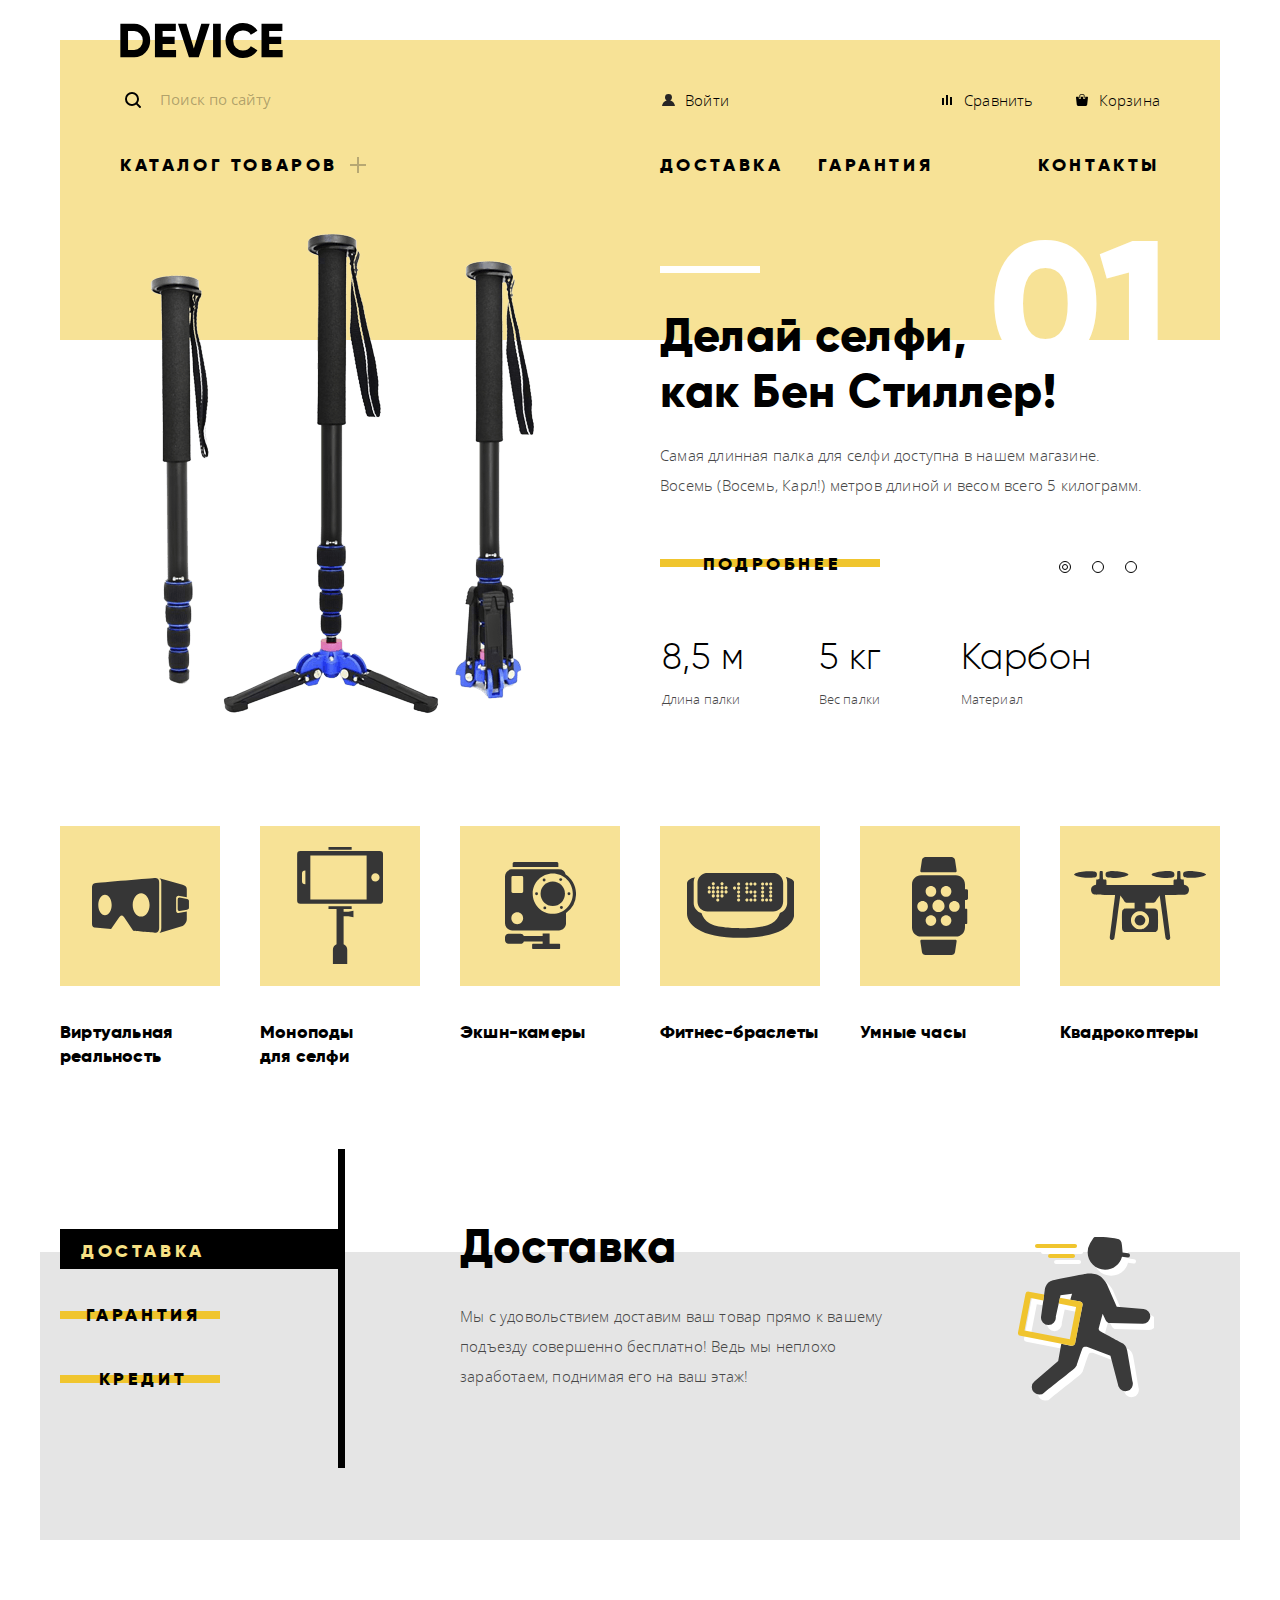
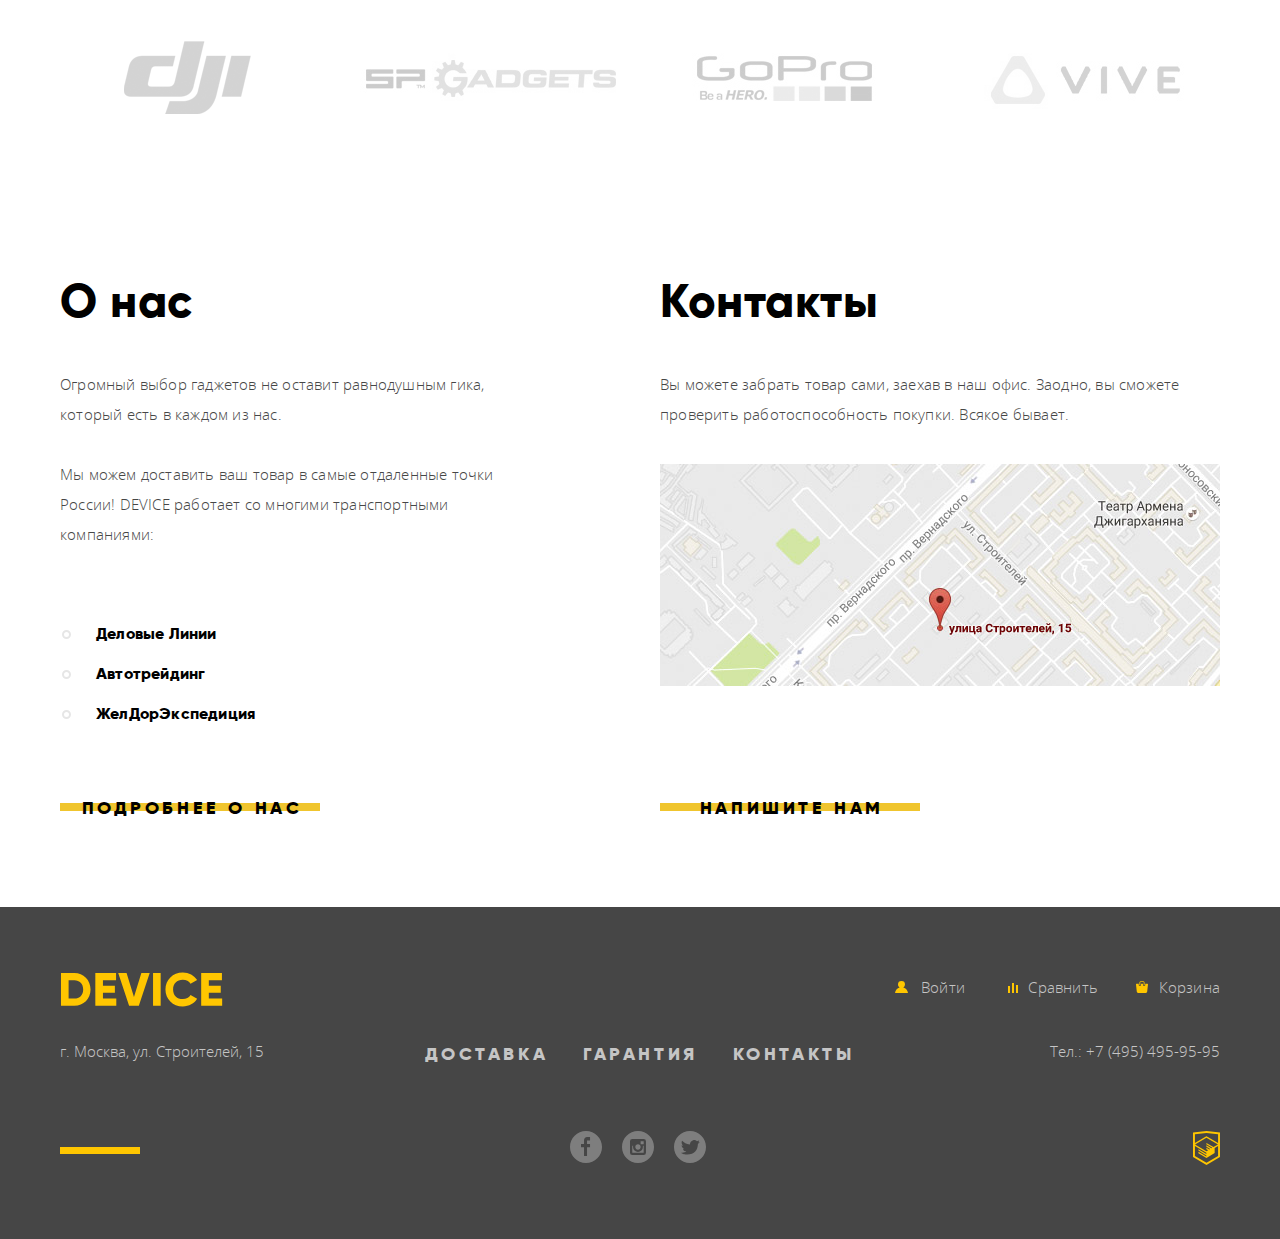
==== index.html @ ccc3d59b "Сделал главную страницу" ====
<!DOCTYPE html>
<html lang="ru">
  <head>
    <meta charset="utf-8">
    <title>HTML Academy: Девайс</title>
    <link rel="stylesheet" href="css/normalize.css">
    <link rel="stylesheet" href="css/style.css">
  </head>
  <body>
    <header class="header container">
      <a class="header__logo">
        <img class="header__logo-image" src="img/logo-device.svg" width="163" height="35" alt="DEVICE">
      </a>
      <nav class="main-nav">
        <form class="main-nav__item search-form">
          <input class="search-form__item" id="search" type="search" name="search" placeholder="Поиск по сайту">
          <button class="search-form__btn" type="submit">Найти</button>
          <label class="search-form__label" for="search"></label>
        </form>
        <ul class="main-nav__item user-list">
          <li class="user-list__item user-list__item--login">
            <a class="user-list__link user-list__link--login" href="login.html">Войти</a>
          </li>
          <li class="user-list__item user-list__item--compare">
            <a class="user-list__link user-list__link--compare" href="login.html">Сравнить</a>
          </li>
          <li class="user-list__item">
            <a class="user-list__link user-list__link--cart" href="cart.html">Корзина</a>
          </li>
        </ul>
        <ul class="main-nav__item navigation-list">
          <li class="navigation-list__item">
            <a href="catalog.html" class="navigation-list__link navigation-list__link--catalog catalog-menu">Каталог товаров</a>
            <div class="catalog-menu__wrap">
              <ul class="catalog-menu__list">
                <li class="catalog-menu__item">
                  <a href="#" class="catalog-menu__link">Виртуальная реальность</a>
                </li>
                <li class="catalog-menu__item">
                  <a href="#" class="catalog-menu__link">Моноподы для селфи</a>
                </li>
                <li class="catalog-menu__item catalog-menu__item--action">
                  <a href="#" class="catalog-menu__link">Экшн-камеры</a>
                </li>
                <li class="catalog-menu__item">
                  <a href="#" class="catalog-menu__link">Фитнес-браслеты</a>
                </li>
                <li class="catalog-menu__item catalog-menu__item--clock">
                  <a href="#" class="catalog-menu__link">Умные часы</a>
                </li>
                <li class="catalog-menu__item catalog-menu__item--quadcopters">
                  <a href="#" class="catalog-menu__link">Квадрокоптеры</a>
                </li>
              </ul>
            </div>
          </li>
          <li class="navigation-list__item navigation-list__item--delivery">
            <a href="#" class="navigation-list__link ">Доставка</a>
          </li>
          <li class="navigation-list__item">
            <a href="#" class="navigation-list__link">Гарантия</a>
          </li>
          <li class="navigation-list__item navigation-list__item--сontacts">
            <a href="#" class="navigation-list__link">Контакты</a>
          </li>
        </ul>
      </nav>
    </header>

    <main class="main">
      
      <h1 class="visually-hidden">Магазин Девайс</h1>
      <section class="promo container">
        <input class="promo-slider__input visually-hidden" id="promo-control-1" type="radio" name="promo-control" checked>
        <input class="promo-slider__input visually-hidden" id="promo-control-2" type="radio" name="promo-control">
        <input class="promo-slider__input visually-hidden" id="promo-control-3" type="radio" name="promo-control">
        <ul class="promo__slider slider">
          <li class="slider__item slide slide--one">
            <img src="img/promo-slider-1.png" alt="monopod" class="slide__image slide__image--one">
            <h2 class="slide__title">Делай селфи,<br>как Бен Стиллер!</h2>
            <p class="slide__description slide__description--one">Самая длинная палка для селфи доступна в нашем магазине. Восемь (Восемь, Карл!) метров длиной и весом всего 5 килограмм.</p>
            <a href="#" class="slide__btn button">Подробнее</a>
            <div class="slide__switch switch">
              <label class="switch__label">
                  <input class="switch__radio switch__radio--one visually-hidden" name="slide" type="radio" checked>
                  <span class="switch__radio-indicator"></span>
              </label>
              <label class="switch__label">
                  <input class="switch__radio switch__radio--two visually-hidden" name="slide" type="radio">
                  <span class="switch__radio-indicator"></span>
              </label>
              <label class="switch__label">
                  <input class="switch__radio switch__radio--three visually-hidden" name="slide" type="radio">
                  <span class="switch__radio-indicator"></span>
              </label>
            </div>
            <table class="slide__properties properties-table">
              <tr class="properties-table__row">
                  <td class="properties-table__cell">8,5 м</td> 
                  <td class="properties-table__cell properties-table__cell--middle">5 кг</td> 
                  <td class="properties-table__cell">Карбон</td>
              </tr>
              <tr class="properties-table__row">
                  <th class="properties-table__name">Длина палки</th> 
                  <th class="properties-table__name">Вес палки</th> 
                  <th class="properties-table__name">Материал</th>
              </tr>
            </table>
          </li>
          <li class="slider__item slide slide--two">
            <img src="img/promo-slider-2.png" alt="fitness-bracelet" class="slide__image slide__image--two">
            <h2 class="slide__title">Худеем<br>правильно!</h2>
            <p class="slide__description">Мотивирующие фитнес-браслеты помогут найти в себе силы не пропускать занятия и соблюдать диету.</p>
            <a href="#" class="slide__btn button">Подробнее</a>
            <div class="slide__switch switch">
              <label class="switch__label">
                <input class="switch__radio switch__radio--one visually-hidden" name="slide" type="radio" checked>
                <span class="switch__radio-indicator"></span>
              </label>
              <label class="switch__label">
                <input class="switch__radio switch__radio--two visually-hidden" name="slide" type="radio">
                <span class="switch__radio-indicator"></span>
              </label>
              <label class="switch__label">
                <input class="switch__radio switch__radio--three visually-hidden" name="slide" type="radio">
                <span class="switch__radio-indicator"></span>
              </label>
            </div>
            <table class="slide__properties properties-table">
              <tr class="properties-table__row">
                <td class="properties-table__cell properties-table__cell--slide-2">48 часов</td> 
              </tr>
              <tr class="properties-table__row">
                <th class="properties-table__name">Без подзарядки</th> 
              </tr>
            </table>
          </li>
          <li class="slider__item slide slide--three">
            <img src="img/promo-slider-3.png" alt="quadcopters" class="slide__image slide__image--three">
            <h2 class="slide__title">Порхает как бабочка, жалит как пчела!</h2>
            <p class="slide__description">Этот обычный, на первый взгляд, квадрокоптер оснащен мощным лазером, замаскированным под стандартную камеру.</p>
            <a href="#" class="slide__btn button">Подробнее</a>
            <div class="slide__switch switch">
              <label class="switch__label">
                <input class="switch__radio switch__radio--one visually-hidden" name="slide" type="radio" checked>
                <span class="switch__radio-indicator"></span>
              </label>
              <label class="switch__label">
                <input class="switch__radio switch__radio--two visually-hidden" name="slide" type="radio">
                <span class="switch__radio-indicator"></span>
              </label>
              <label class="switch__label">
                <input class="switch__radio switch__radio--three visually-hidden" name="slide" type="radio">
                <span class="switch__radio-indicator"></span>
              </label>
            </div>
            <table class="slide__properties properties-table">
              <tr class="properties-table__row">
                <td class="properties-table__cell">800 м</td> 
                <td class="properties-table__cell">50 м</td> 
              </tr>
              <tr class="properties-table__row">
                <th class="properties-table__name">Дальность полета</th> 
                <th class="properties-table__name">Радиус поражения</th> 
              </tr>
            </table>
          </li>
        </ul>
        <div class="promo-slider__controls">
          <label class="promo-slider__control" for="promo-control-1"></label>
          <label class="promo-slider__control" for="promo-control-2"></label>
          <label class="promo-slider__control" for="promo-control-3"></label>
        </div>
      </section>

      <section class="categories container">
        <ul class="categories__list">
          <li class="categories__item">
            <a class="categories__link" href="#">
              <div class="categories__link-wrap categories__link-wrap--vr"></div>
              <h3 class="categories__heading">Виртуальная реальность</h3>
            </a>
          </li>          
          <li class="categories__item">
            <a class="categories__link" href="#">
              <div class="categories__link-wrap categories__link-wrap--monopods"></div>
              <h3 class="categories__heading">Моноподы для селфи</h3>
            </a>
          </li>
          <li class="categories__item">
            <a class="categories__link" href="#">
              <div class="categories__link-wrap categories__link-wrap--action"></div>
              <h3 class="categories__heading">Экшн-камеры</h3>
            </a>
          </li>
          <li class="categories__item">
            <a class="categories__link" href="#">
              <div class="categories__link-wrap categories__link-wrap--fitness"></div>
              <h3 class="categories__heading">Фитнес-браслеты</h3>
            </a>
          </li>
          <li class="categories__item">
            <a class="categories__link" href="#">
              <div class="categories__link-wrap categories__link-wrap--clock"></div>
              <h3 class="categories__heading">Умные часы</h3>
            </a>
          </li>
          <li class="categories__item">
            <a class="categories__link" href="#">
              <div class="categories__link-wrap categories__link-wrap--quadcopters"></div>
              <h3 class="categories__heading">Квадрокоптеры</h3>
            </a>
          </li>
        </ul>
      </section>

      <section class="services container">
          <div class="services__benefit benefit">
            <input type="radio" id="button-1" class="benefit__input visually-hidden" name="benefit-toggle" checked>
            <input type="radio" id="button-2" class="benefit__input visually-hidden" name="benefit-toggle">
            <input type="radio" id="button-3" class="benefit__input visually-hidden" name="benefit-toggle">
              <div class="benefit__block benefit__block--delivery block">
                <h2 class="block__heading">Доставка</h2>
                <p class="block__description">Мы с удовольствием доставим ваш товар прямо к вашему подъезду совершенно бесплатно! Ведь мы неплохо заработаем, поднимая его на ваш этаж!</p>
              </div>
              <div class="benefit__block benefit__block--warranty block">
                <h2 class="block__heading">Гарантия</h2>
                <p class="block__description">Если из-за возгорания купленного у нас товара у вас сгорит дом — не переживайте, мы выдадим вам новый. Товар, не дом, конечно же.</p>
              </div>
              <div class="benefit__block benefit__block--credit block">
                <h2 class="block__heading">Кредит</h2>
                <p class="block__description">Залезть в долговую яму стало проще! Кредитные консультанты подберут для вас наиболее выгодные условия кредита. Выгодные для нашего банка, разумеется.</p>
              </div>
            <div class="benrfit__toggle">
              <label class="benefit__label" for="button-1">Доставка</label>
              <label class="benefit__label" for="button-2">Гарантия</label>
              <label class="benefit__label" for="button-3">Кредит</label>
            </div>
          </div>
        </div>
      </section>

      <section class="manufacturers container">
        <ul class="manufacturers__list">
          <li class="manufacturers__item">
            <a class="manufacturers__link" href="#">
              <img class="manufacturers__image" src="img/dji.png" alt="dji">
            </a>
          </li>
          <li class="manufacturers__item">
            <a class="manufacturers__link" href="#">
              <img class="manufacturers__image" src="img/spGadgets.png" alt="spGadgets">
            </a>
          </li>
          <li class="manufacturers__item">
            <a class="manufacturers__link" href="#">
              <img class="manufacturers__image" src="img/goPro.png" alt="goPro">
            </a>
          </li>
          <li class="manufacturers__item">
            <a class="manufacturers__link" href="#">
              <img class="manufacturers__image" src="img/vive.png" alt="vive">
            </a>
          </li>
        </ul>
      </section>

      <section class="advantages container">
        <div class="advantages__company company">
          <h2 class="company__title">О нас</h2>
          <p class="company__description company__description--one">Огромный выбор гаджетов не оставит равнодушным гика, который есть в каждом из нас.</p>
          <p class="company__description company__description--two">Мы можем доставить ваш товар в самые отдаленные точки России! DEVICE работает со многими транспортными компаниями:</p>
          <ul class="company__list">
            <li class="company__item">Деловые Линии</li>
            <li class="company__item">Автотрейдинг</li>
            <li class="company__item">ЖелДорЭкспедиция</li>
          </ul>
          <a href="#" class="company__btn button">Подробнее о нас</a>
        </div>
        <div class="advantages__contacts contacts">
          <h2 class="contacts__title">Контакты</h2>
          <p class="contacts__description">Вы можете забрать товар сами, заехав в наш офис. Заодно, вы сможете проверить работоспособность покупки. Всякое бывает.</p>
          <a href="map.html" class="contacts__map map">
            <img src="img/main-contacts-map.jpg" class="map__image" width="560" height="222" alt="г. Москва, ул. Строителей, 15">
          </a>
          <a href="form.html" class="contacts__btn button">Напишите нам</a>
        </div>
      </section>

    </main>

    <footer class="footer">
      <div class="footer-top container">
        <a class="footer-top__logo">
          <img class="footer-top__logo-image" src="img/yellow-logo.svg" width="163" height="35" alt="DEVICE">
        </a>
        <ul class="footer-top__item footer-user-list">
          <li class="footer-user-list__item footer-user-list__item--login">
            <a class="footer-user-list__link footer-user-list__link--login" href="login.html">Войти</a>
          </li>
          <li class="footer-user-list__item footer-user-list__item--compare">
            <a class="footer-user-list__link footer-user-list__link--compare" href="login.html">Сравнить</a>
          </li>
          <li class="footer-user-list__item footer-user-list__item--cart">
            <a class="footer-user-list__link footer-user-list__link--cart" href="cart.html">Корзина</a>
          </li>
        </ul>
      </div>
      <div class="footer-middle container">
        <p class="footer-middle__address">г. Москва, ул. Строителей, 15</p>
        <ul class="footer-middle__item footer-navigation-list">
          <li class="footer-navigation-list__item">
            <a href="#" class="footer-navigation-list__link">Доставка</a>
          </li>
          <li class="footer-navigation-list__item">
            <a href="#" class="footer-navigation-list__link">Гарантия</a>
          </li>
          <li class="footer-navigation-list__item footer-navigation-list__item--contacts">
            <a href="#" class="footer-navigation-list__link">Контакты</a>
          </li>
        </ul>
        <p class="footer-middle__tel">Тел.: +7 (495) 495-95-95</p>
      </div>
      <div class="footer-bottom container">
        <ul class="footer-bottom__social social">
          <li class="social__item">
              <a class="social__link social__link--facebook" href="https://www.facebook.com/htmlacademy"><span class="visually-hidden">Мы в Фейсбуке</span></a>
          </li>    
          <li class="social__item">
            <a class="social__link social__link--instagram" href="https://www.instagram.com/htmlacademy"><span class="visually-hidden">Мы в Инстаграме</span></a>
          </li>
          <li class="social__item">
              <a class="social__link social__link--twitter" href="https://www.twitter.com/htmlacademy"><span class="visually-hidden">Мы в Твиттере</span></a>
          </li>
        </ul>
        <a class="footer-bottom__copyright" href="https://htmlacademy.ru/intensive/htmlcss">
            <img class="footer-bottom__copyright-image" src="img/logo-html.svg" width="27" height="35" alt="html academy">
        </a>
      </div>
    </footer>

    <section class="feedback-popup visually-hidden">
      <button type="button" class="feedback-popup__close">Закрыть</button>
      <form action="https://echo.htmlacademy.ru" method="post" class="feedback-popup__form">
          <label class="feedback-popup__label">
            Ваше имя:<input class="feedback-popup__item" type="text" name="name" placeholder="Имя Фамилия">
          </label>
          <label class="feedback-popup__label">
            Ваш e-mail:<input class="feedback-popup__item" type="email" name="email" placeholder="email@example.com">
          </label>
          <label class="feedback-popup__label">
            Текст письма:<textarea class="feedback-popup__comment" name="comment" rows="8" placeholder="В свободной форме"></textarea>
          </label>
          <button type="submit" class="feedback-popup__btn button">Отправить</button>
      </form>
    </section>

  </body>
</html>
---- css/style.css ----
@font-face {
    font-family: OpenSans; 
    src: url(../fonts/opensanslight.woff2);
    font-weight: 300;
    font-style: normal;
}

@font-face {
    font-family: OpenSans; 
    src: url(../fonts/opensans.woff2);
    font-weight: normal;
    font-style: normal;
}

@font-face {
    font-family: Gilroy; 
    src: url(../fonts/gilroylight.woff2);
    font-weight: 300;
    font-style: normal;
}

@font-face {
    font-family: Gilroy; 
    src: url(../fonts/gilroyextrabold.woff2);
    font-weight: 800;
    font-style: normal;
}

body {
    margin: 0;
    padding: 0;
    width: 100%;
    font-family: "OpenSans", "Arial", sans-serif;
    font-size: 15px;
    font-weight: 300;
    font-style: normal;
    line-height: 30px;
    letter-spacing: 0.2px;
    color: #464646;
    background-color: #ffffff;
}

img {
    max-width: 100%;
    height: auto;
}

a {
    color: #000000;
    text-decoration: none;
}

.visually-hidden:not(:focus):not(:active),
input[type="checkbox"].visually-hidden,
input[type="radio"].visually-hidden {
  position: absolute;
  width: 1px;
  height: 1px;
  margin: -1px;
  border: 0;
  padding: 0;
  white-space: nowrap;
  -webkit-clip-path: inset(100%);
          clip-path: inset(100%);
  clip: rect(0 0 0 0);
  overflow: hidden;
}

.container {
    width: 1200px;
    padding: 0 20px;
    margin: 0 auto;
}

.button {
    position: relative;
    z-index: 1;
    display: block;
    padding-top: 10px;
    padding-bottom: 10px;
    font-weight: 800;
    font-size: 18px;
    line-height: 24px;
    font-family: "Gilroy","Arial",sans-serif;
    text-align: center;
    color: #000000;
    text-transform: uppercase;
    letter-spacing: 3.6px;
    background: none;
    border: none;
    cursor: pointer;
}

.button:active {
    color: rgba(0, 0, 0, 0.3)
}

.button::before {
    content: "";
    position: absolute;
    top: 50%;
    left: -2px;
    z-index: -1;
    width: inherit;
    height: 8px;
    margin-top: -5px;
    background-color: #f0c52e
}

.button:hover::before,.button:focus::before {
    top: 0;
    height: 40px;
    margin: 0;
}

.button:active::before {
    top: 0;
    height: 40px;
    margin: 0;
    color: rgba(0, 0, 0, 0.3);
}

/* -------------------------------header ----------------------------------------*/

.header {
    position: relative;
    margin-top: 40px;
    width: 1160px;
    box-sizing: border-box;
    min-height: 300px;
    background-color: #f7e296;
}

.header__logo {
    position: absolute;
    left: 60px;
    top: -17px;
}

.header__logo:hover,
.header__logo:focus {
    opacity: 0.6;
}

.main-nav {
    display: flex;
    flex-wrap: wrap;
    padding: 40px;
    padding-bottom: 0;
}

.main-nav__item {
    display: flex;
    flex-wrap: wrap;
    align-items: stretch;
    align-content: center;
    height: 40px;
    margin: 0;
}

.search-form {
    position: relative;
    width: 440px;
}

.search-form__label {
    position: absolute;
    top: 12px;
    left: 5px;
    width: 20px;
    height: 20px;
    background-image: url(../img/search.svg);
    background-repeat: no-repeat;
    cursor: pointer;
}

.search-form__label::before {
    content: "";
    position: absolute;
    bottom: -13px;
    left: 0;
    display: none;
    width: 400px;
    height: 2px;
    background-color: #000000;
}

.search-form__item {
    position: relative;
    border: none;
    padding: 0;
    padding-left: 40px;
    background: none;
    outline: 0;
    cursor: pointer;
}

.search-form__item::placeholder {
    color: rgba(0, 0, 0, 0.3);
}

.search-form__item:hover::placeholder {
    color: rgba(0, 0, 0, 0.6);
}

.search-form__btn {
    position: absolute;
    display: none;
    top: -7px;
    left: 330px;
    width: 85px;
    margin-top: auto;
    margin-bottom: auto;
    padding-top: 14px;
    padding-bottom: 14px;
    background: 0 0;
    background-color: transparent;
    border: 2px solid #000000;
    cursor: pointer;
}

.search-form__item:focus ~ .search-form__label::before {
    display: block;
}

.search-form__item:focus ~ .search-form__btn {
    display: block;
}

.search-form__btn:hover {
    color: #ffffff;
    background-color: #000000;
}

.user-list {
    list-style: none;
    padding: 0;
    min-width: 500px;
    margin-left: auto;
}

.user-list__link {
    padding-left: 25px;
}

.user-list__item {
    position: relative;
}

.user-list__item--compare {
    margin-left: auto;
    margin-right: 40px;
}

.user-list__link--compare::before {
    content: "";
    position: absolute;
    top: 7px;
    left: 0;
    width: 16px;
    height: 16px;
    background: url(../img/compare.svg) no-repeat center;
}

.user-list__link--cart::before {
    content: "";
    position: absolute;
    top: 7px;
    left: 0;
    width: 16px;
    height: 16px;
    background: url(../img/cart.svg) no-repeat center;
}

.user-list__link--login::before {
    content: "";
    position: absolute;
    top: 7px;
    left: 0;
    width: 16px;
    height: 16px;
    background: url(../img/user.svg) no-repeat center;
}

.user-list__link:hover {
    opacity: 0.6;
}

.user-list__link:hover::before {
    opacity: 0.6;
}

.user-list__link:active {
    opacity: 0.3;
}

.user-list__link:active::before {
    opacity: 0.3;
}

.navigation-list {
    list-style: none;
    padding: 0;
    width: 100%;
    font-family: "Gilroy", "Arial", sans-serif;
    font-size: 18px;
    font-weight: 800;
    font-style: normal;
    line-height: 24px;
    letter-spacing: 3.6px;
    color: #000000;
    text-transform: uppercase;
    margin-top: 25px;
}

.navigation-list__item {
    margin-right: 35px;
}

.navigation-list__item--delivery {
    margin-left: auto;
}

.navigation-list__link:hover {
    opacity: 0.6;
}

.navigation-list__link:active {
    opacity: 0.3;
}

.navigation-list__link--catalog {
    position: relative;
    padding-right: 35px;
}

.navigation-list__link--catalog:hover + .catalog-menu__wrap {
    display: block;
}

.navigation-list__link--catalog::after {
    content: "";
    position: absolute;
    top: 3px;
    right: 7px;
    width: 16px;
    height: 16px;
    background: url(../img/plus.svg) no-repeat center;
    opacity: 0.3;
}

.navigation-list__item--сontacts {
    margin-right: 0;
    margin-left: 70px;
}

.catalog-menu__wrap {
    position: absolute;
    top: 135px;
    left: 0;
    z-index: 2;
    width: 1160px;
    box-sizing: border-box;
    padding-left: 60px;
    padding-top: 25px;
    background-color: #f7e296;
    display: none;
}

.catalog-menu__wrap:hover {
    display: block
}

.catalog-menu__list {
    display: flex;
    list-style: none;
    padding: 0;
    flex-direction: column;
    flex-wrap: wrap;
    width: 100%;
    align-content: flex-start;
    height: 140px;
    font-family: "OpenSans", "Arial", sans-serif;
    font-size: 15px;
    font-weight: 300;
    font-style: normal;
    line-height: 2.4;
    letter-spacing: 0.2px;
    text-transform: none;
    z-index: 2;
}

.catalog-menu__item--quadcopters {
    flex-basis: 100%;
    margin-left: 15px;
}

.catalog-menu__item {
    min-height: 37px;
    margin-right: 60px;
}

.catalog-menu__link {
    letter-spacing: 0.2px;
}

/* -------------------------------promo ----------------------------------------*/

.promo {
    position: relative;
    box-sizing: border-box;
    margin-top: -125px;
    z-index: 1;
}

.promo__slider {
    position: relative;
    padding-left: 600px;
    padding-right: 75px;
    list-style: none;
}

.slider__item {
    width: 510px;
    padding-top: 78px;
}

.slide__image {
    position: absolute;
    left: 90px;
    top: 0px;
}

.slide__image--two {
    left: 115px;
    top: 10px;
}

.slide__image--three {
    left: 33px;
    top: 65px;
}

.slide__title {
    font-family: "Gilroy", "Arial", sans-serif;
    font-size: 47px;
    font-weight: 800;
    font-style: normal;
    line-height: 1.19;
    letter-spacing: 0.5px;
    color: #000000;
    margin: 0;
    z-index: 2;
}

.slide__description {
    margin-top: 20px;
    width: 460px;
}

.slide__description--one {
    width: 490px;
}

.slide__btn {
    width: 220px;
    margin-top: 42px;
    margin-bottom: 46px;
    margin-left: 2px;
}

.properties-table__cell {
    width: 155px;
    padding: 0;
    font-family: "Gilroy", "Arial", sans-serif;
    font-size: 36px;
    font-weight: 300;
    font-style: normal;
    line-height: 1.33;
    letter-spacing: 0.4px;
    text-align: left;
    color: #000000;
}

.properties-table__cell--slide-2 {
    width: 200px;
}

.properties-table__name {
    padding: 0;
    padding-top: 5px;
    font-family: "OpenSans", "Arial", sans-serif;
    font-size: 13px;
    font-weight: 300;
    font-style: normal;
    line-height: 1.54;
    letter-spacing: 0.1px;
    text-align: left;
    color: #464646;
}

.properties-table__cell--middle {
    width: 140px;
}

.promo-slider__controls {
    position: absolute;
    right: 103px;
    bottom: 138px;
    z-index: 1;
    display: flex;
    justify-content: space-between;
    width: 78px;
}

.slider__item::before {
    content: "";
    position: absolute;
    top: 36px;
    left: 600px;
    width: 100px;
    height: 7px;
    background-color: #ffffff;
}

.slider__item::after {
    content: "";
    position: absolute;
    top: -15px;
    right: 50px;
    font-weight: 800;
    font-size: 179px;
    line-height: 179px;
    font-family: "Gilroy","Arial",sans-serif;
    color: #ffffff;
    z-index: -1;
}

.slide--one::after {
    content: "01"
}

.slide--two::after {
    content: "02";
    right: 52px
}

.slide--three::after {
    content: "03";
    right: 53px
}

.promo-slider__control {
    position: relative;
    display: block;
    box-sizing: border-box;
    width: 12px;
    height: 12px;
    border: 1px solid #000000;
    border-radius: 6px;
    cursor: pointer;
}

.promo-slider__control::before {
    content: "";
    position: absolute;
    top: 2px;
    left: 2px;
    display: none;
    box-sizing: border-box;
    width: 6px;
    height: 6px;
    border: 1px solid #000000;
    border-radius: 3px;
}

.promo-slider__input:focus~.promo-slider__controls label {
    outline: 1px dotted #212121;
    outline: 5px auto -webkit-focus-ring-color;
}

.promo-slider__input[id=promo-control-1]:checked~.promo-slider__controls label[for=promo-control-1]::before,
.promo-slider__input[id=promo-control-2]:checked~.promo-slider__controls label[for=promo-control-2]::before,
.promo-slider__input[id=promo-control-3]:checked~.promo-slider__controls label[for=promo-control-3]::before {
    display: block;
}

.promo-slider__input[id=promo-control-1]:checked~.promo__slider>.slide--two,
.promo-slider__input[id=promo-control-1]:checked~.promo__slider>.slide--three,
.promo-slider__input[id=promo-control-2]:checked~.promo__slider>.slide--one,
.promo-slider__input[id=promo-control-2]:checked~.promo__slider>.slide--three,
.promo-slider__input[id=promo-control-3]:checked~.promo__slider>.slide--one,
.promo-slider__input[id=promo-control-3]:checked~.promo__slider>.slide--two {
    display: none;
}

/* -------------------------------categories ----------------------------------------*/

.categories {
    box-sizing: border-box;
    margin-top: 115px;
}

.categories__list {
    margin: 0;
    padding: 0;
    display: flex;
    flex-wrap: wrap;
    list-style: none;
    justify-content: space-between;
}

.categories__link-wrap {
    width: 160px;
    height: 160px;
    background-color: #f7e296;
    background-image: url(../img/popular-1.svg);
    background-position: center center;
    background-repeat: no-repeat;
}

.categories__link-wrap--monopods {
    background-image: url(../img/popular-2.svg);
}

.categories__link-wrap--monopods + .categories__heading {
    width: 100px;
}

.categories__link:hover .categories__link-wrap,
.categories__link:focus .categories__link-wrap {
    background-color: #f0c52e;
}

.categories__link-wrap--action {
    background-image: url(../img/popular-3.svg);
}

.categories__link-wrap--fitness {
    background-image: url(../img/popular-4.svg);
}

.categories__link-wrap--clock {
    background-image: url(../img/popular-5.svg);
}

.categories__link-wrap--quadcopters {
    background-image: url(../img/popular-6.svg);
}

.categories__heading {
    width: 160px;
    font-family: "Gilroy", "Arial", sans-serif;
    font-size: 18px;
    font-weight: 800;
    font-style: normal;
    line-height: 1.33;
    letter-spacing: 0.2px;
    text-align: left;
    color: #000000;
    margin: 0;
    margin-top: 35px;
}

/* -------------------------------services ----------------------------------------*/

.services {
    position: relative;
    margin-top: 20px;
    box-sizing: border-box;
}

.services::before {
    content: "";
    position: absolute;
    top: 163px;
    left: 0;
    z-index: -1;
    width: 100%;
    height: 288px;
    background-color: #e5e5e5;
}

.services__benefit {
    display: flex;
    padding-bottom: 118px;
}

.benefit__block {
    position: relative;
    width: 460px;
    margin-left: 117px;
    padding-top: 134px;
    order: 2;
}

.block__heading {
    width: 217px;
    height: 39px;
    font-family: "Gilroy", "Arial", sans-serif;
    font-size: 47px;
    font-weight: 800;
    font-style: normal;
    line-height: 1.02;
    letter-spacing: 0.5px;
    text-align: left;
    color: #000000;
    margin: 0;
    padding-bottom: 39px;
}

.block__description {
    margin: 0;
}

.benefit__block::before {
    content: "";
    position: absolute;
    top: 148px;
    right: -234px;
    z-index: 0;
    width: 136px;
    height: 164px;
    background-image: url(../img/delivery.svg);
    background-repeat: no-repeat;
}

.benefit__block--warranty::before {
    background-image: url(../img/warranty.svg);
    top: 124px;
    right: -253px;
    width: 171px;
    height: 195px;
}

.benefit__block--credit::before {
    background-image: url(../img/credit.svg);
    top: 124px;
    right: -258px;
    width: 156px;
    height: 188px;
}

.benrfit__toggle {
    position: relative;
    padding-top: 140px;
    padding-right: 120px;
}

.benrfit__toggle::before {
    content: "";
    position: absolute;
    top: 60px;
    right: -2px;
    width: 7px;
    height: 319px;
    background-color: #000000;
}

.benefit__label {
    position: relative;
    z-index: 1;
    display: block;
    order: 1;
    width: 160px;
    margin-bottom: 20px;
    padding-top: 10px;
    padding-bottom: 10px;
    padding-left: 3px;
    font-weight: 800;
    font-size: 18px;
    line-height: 24px;
    font-family: "Gilroy","Arial",sans-serif;
    text-align: center;
    color: #000000;
    text-transform: uppercase;
    letter-spacing: 3.6px;
    cursor: pointer;
}

.benefit__label::before {
    content: "";
    position: absolute;
    top: 50%;
    left: 0;
    z-index: -1;
    width: 160px;
    height: 8px;
    margin-top: -4px;
    background-color: #f0c52e;
}

.benefit__label::after {
    content: "";
    position: absolute;
    top: 0;
    left: 100%;
    z-index: -1;
    width: 0;
    height: 40px;
    background-color: #000000;
}

.benefit__label:hover::before {
    top: 0;
    height: 40px;
    margin: 0;
}

.benefit__input:focus~.benrfit__toggle label {
    outline: 1px dotted #212121;
    outline: 5px auto -webkit-focus-ring-color
}

.benefit__input[id=button-1]:checked~.benrfit__toggle label[for=button-1],
.benefit__input[id=button-2]:checked~.benrfit__toggle label[for=button-2],
.benefit__input[id=button-3]:checked~.benrfit__toggle label[for=button-3] {
    color: #f7e184
}

.benefit__input[id=button-1]:checked~.benrfit__toggle label[for=button-1]::before,
.benefit__input[id=button-2]:checked~.benrfit__toggle label[for=button-2]::before,
.benefit__input[id=button-3]:checked~.benrfit__toggle label[for=button-3]::before {
    top: 0;
    right: 0;
    z-index: -1;
    height: 40px;
    margin: 0;
    color: #f7e184;
    background-color: #000000;
}

.benefit__input[id=button-1]:checked~.benrfit__toggle label[for=button-1]::after,
.benefit__input[id=button-2]:checked~.benrfit__toggle label[for=button-2]::after,
.benefit__input[id=button-3]:checked~.benrfit__toggle label[for=button-3]::after {
    top: 0;
    left: 160px;
    z-index: -1;
    width: 120px;
    height: 40px;
    margin: 0;
    color: #f7e184;
    background-color: #000000;
}

.benefit__input[id=button-1]:checked~.benefit__block--warranty, 
.benefit__input[id=button-1]:checked~.benefit__block--credit, 
.benefit__input[id=button-2]:checked~.benefit__block--delivery, 
.benefit__input[id=button-2]:checked~.benefit__block--credit, 
.benefit__input[id=button-3]:checked~.benefit__block--delivery,
.benefit__input[id=button-3]:checked~.benefit__block--warranty {
    display: none
}

/* -------------------------------manufacturers ----------------------------------------*/

.manufacturers {
    margin-top: 90px;
    box-sizing: border-box;
}

.manufacturers__list {
    display: flex;
    flex-wrap: wrap;
    list-style: none;
    margin: 0;
    padding: 0;
    justify-content: space-between;
}

.manufacturers__item {
    width: 260px;
    min-height: 100px;
}

.manufacturers__link {
    filter: grayscale(1);
    opacity: 0.2;
}

.manufacturers__link:hover {
    filter: none;
    opacity: 1;
}

/* -------------------------------advantages ----------------------------------------*/

.advantages {
    display: flex;
    margin-top: 90px;
    padding-top: 50px;
    padding-bottom: 77px;
    flex-wrap: wrap;
    box-sizing: border-box;
    justify-content: space-between;
}

.advantages__company, .advantages__contacts {
    display: flex;
    flex-direction: column;
    width: 560px;
    min-height: 524px;
    box-sizing: border-box;
}

.company__title, .contacts__title {
    font-family: "Gilroy", "Arial", sans-serif;
    font-size: 47px;
    font-weight: 800;
    font-style: normal;
    line-height: 1.02;
    letter-spacing: 0.5px;
    text-align: left;
    color: #000000;
    margin: 0;
    margin-bottom: 43px;
}

.company__description {
    margin: 0;
    margin-bottom: 30px;
}

.company__description--one {
    width: 460px;
}

.company__description--two {
    width: 485px;
}

.contacts__description {
    margin: 0;
    margin-bottom: 35px;
}

.company__btn, .contacts__btn {
    width: 260px;
    margin-top: auto;
    margin-left: 2px;
}

.company__list {
    list-style: none;
    font-family: "Gilroy", "Arial", sans-serif;
    font-size: 16px;
    font-weight: 800;
    line-height: 2.5;
    color: #000000;
    padding-bottom: 52px;
    padding-top: 35px;
    padding-left: 36px;
    margin: 0;
}

.company__item {
    position: relative;
}

.company__item::before {
    content: "";
    position: absolute;
    top: 16px;
    left: -34px;
    width: 5px;
    height: 5px;
    border: 2px solid #e6e6e6;
    border-radius: 50%;
}

/* -------------------------------footer ----------------------------------------*/

.footer {
    background-color: #464646;
    color: rgba(255, 255, 255, 0.7);
    padding: 65px 0;
    box-sizing: border-box;
}

.footer-top {
    display: flex;
    justify-content: space-between;
    box-sizing: border-box;
}

.footer-user-list {
    list-style: none;
    margin: 0;
    padding: 0;
    display: flex;
    justify-content: space-between;
}

.footer-user-list__item {
    min-width: 100px;
    text-align: right;
}

.footer-user-list__link::before {
    content: "";
    position: absolute;
    bottom: 4px;
    left: -23px;
    width: 13px;
    height: 12px;
    background-repeat: no-repeat;
}

.footer-user-list__link--login::before {
    left: -26px;
    background-image: url(../img/yellow-user.svg)
}

.footer-user-list__link--compare::before {
    bottom: 2px;
    left: -20px;
    background-image: url(../img/yellow-compare.svg)
}

.footer-user-list__link--cart::before {
    background-image: url(../img/yellow-cart.svg)
}

.footer-user-list__item--login {
    margin-right: 33px;
}

.footer-user-list__item--compare {
    margin-right: 22px;
}

.footer-user-list__link {
    position: relative;
    color: rgba(255, 255, 255, 0.7);
}

.footer-user-list__link:hover {
    color: #ffffff;
}

.footer-user-list__link:active {
    color: rgba(255,255,255,.3);
}

.footer-user-list__link:hover::before {
    opacity: 0.6;
}

.footer-user-list__link:active::before {
    opacity: 0.3;
}

.footer-middle {
    display: flex;
    justify-content: space-between;
    padding-top: 20px;
    padding-bottom: 62px;
    box-sizing: border-box;
}

.footer-navigation-list {
    list-style: none;
    margin: 0;
    padding: 0;
    padding-top: 3px;
    display: flex;
    justify-content: space-between;
    min-width: 465px;
}

.footer-navigation-list__item--contacts {
    margin-right: 35px;
}

.footer-navigation-list__link {
    font-family: "Gilroy", "Arial", sans-serif;
    font-size: 18px;
    font-weight: 800;
    font-style: normal;
    font-stretch: normal;
    line-height: 1.33;
    letter-spacing: 3.6px;
    text-align: left;
    color: rgba(255, 255, 255, 0.7);
    text-transform: uppercase;
}

.footer-navigation-list__link:hover {
    color: rgba(255, 255, 255, 0.6);
}

.footer-navigation-list__link:active {
    color: rgba(255, 255, 255, 0.3);
}

.footer-middle__address, .footer-middle__tel {
    margin: 0;
    letter-spacing: normal;
}

.footer-bottom {
    position: relative;
    display: flex;
    justify-content: space-between;
    box-sizing: border-box;
}

.social {
    padding-left: 500px;
    display: flex;
    list-style: none;
    margin: 0;
}

.social__link {
    display: block;
    padding: 0 10px;
    width: 32px;
    height: 32px;
    opacity: 0.3;
    background-image: url(../img/fb.svg);
    background-repeat: no-repeat;
    background-position: center;
}

.social__link--instagram {
    background-image: url(../img/instagram.svg);
}

.social__link--twitter {
    background-image: url(../img/twitter.svg);
}

.social__link:hover,
.social__link:focus {
    opacity: 0.6;
}

.social__link:active {
    opacity: 0.1;
}

.footer-bottom::before {
    content: "";
    position: absolute;
    bottom: 20px;
    left: 20px;
    width: 80px;
    height: 7px;
    background-color: #ffc600;
}

.footer-bottom__copyright:hover,.footer-bottom__copyright:focus {
    opacity: 0.6;
}

.footer-bottom__copyright:active {
    opacity: 0.3;
}

.wrapper {
    display: flex;
}
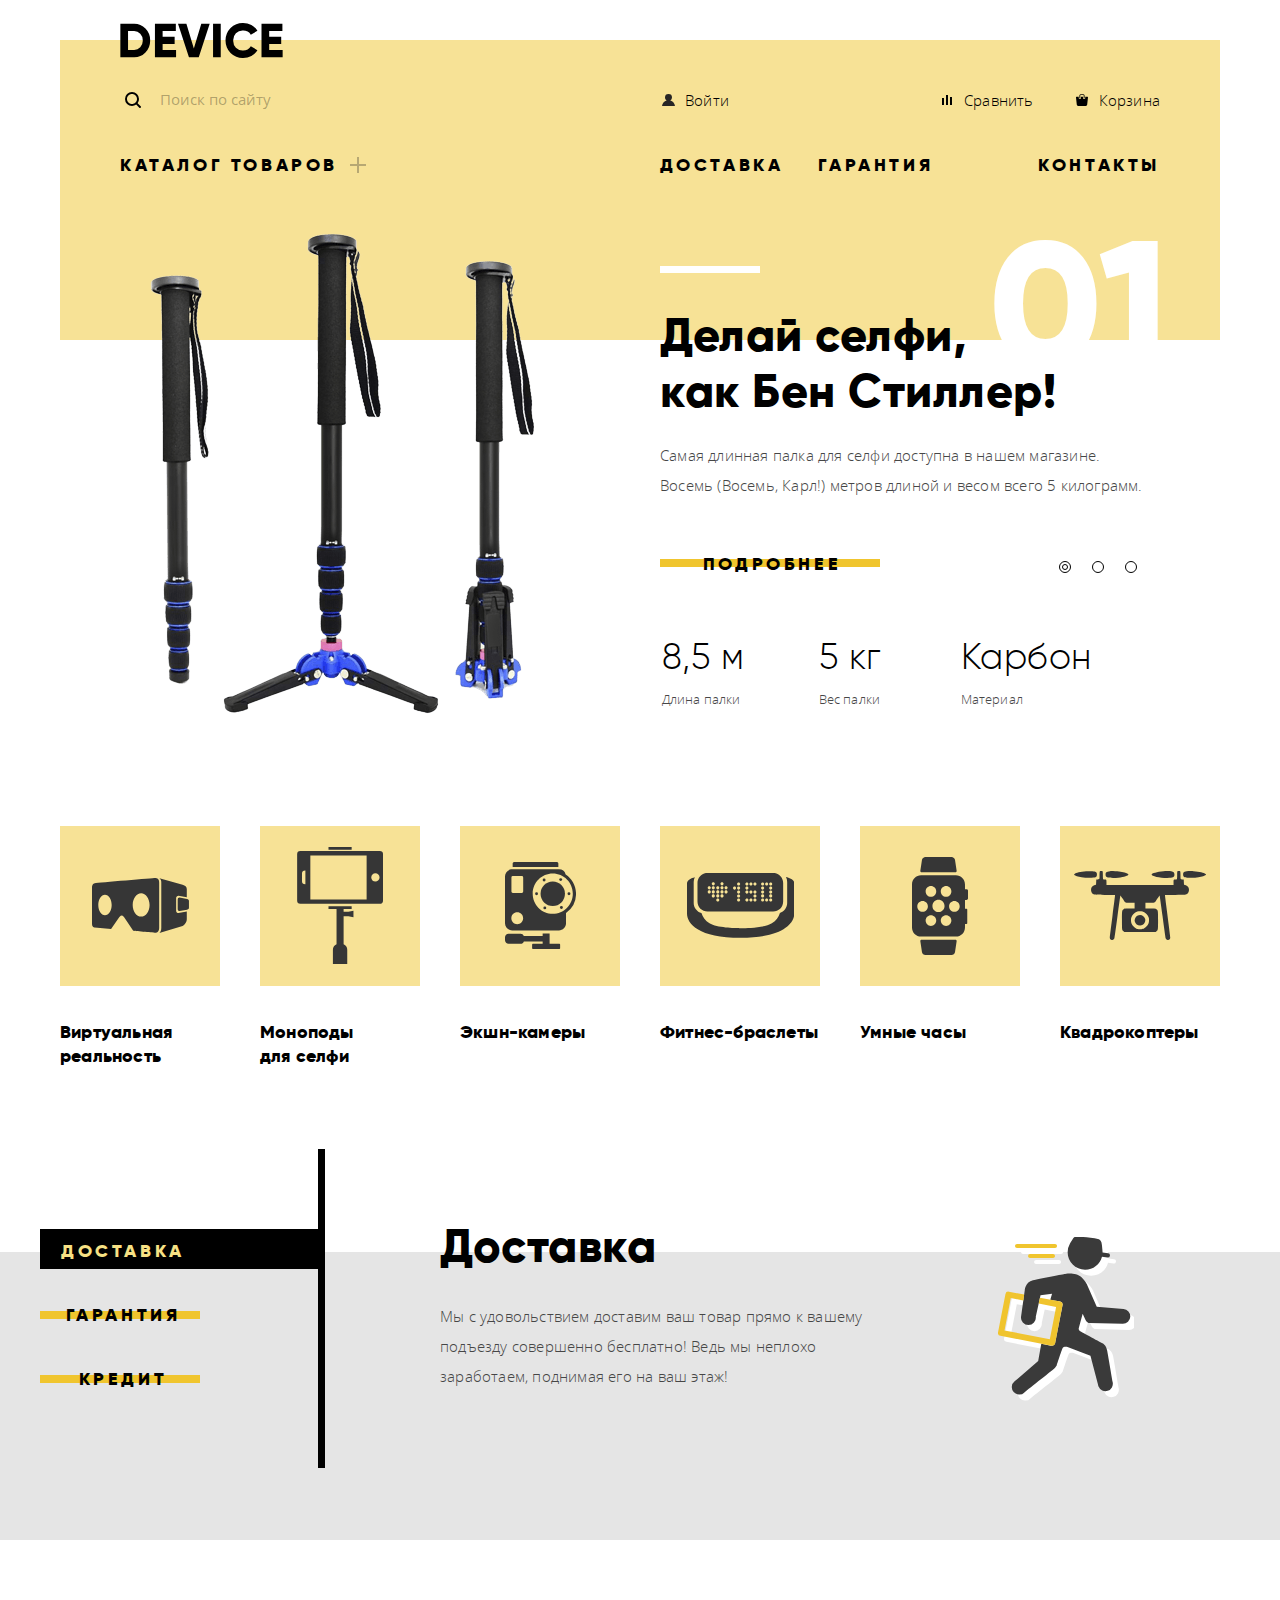
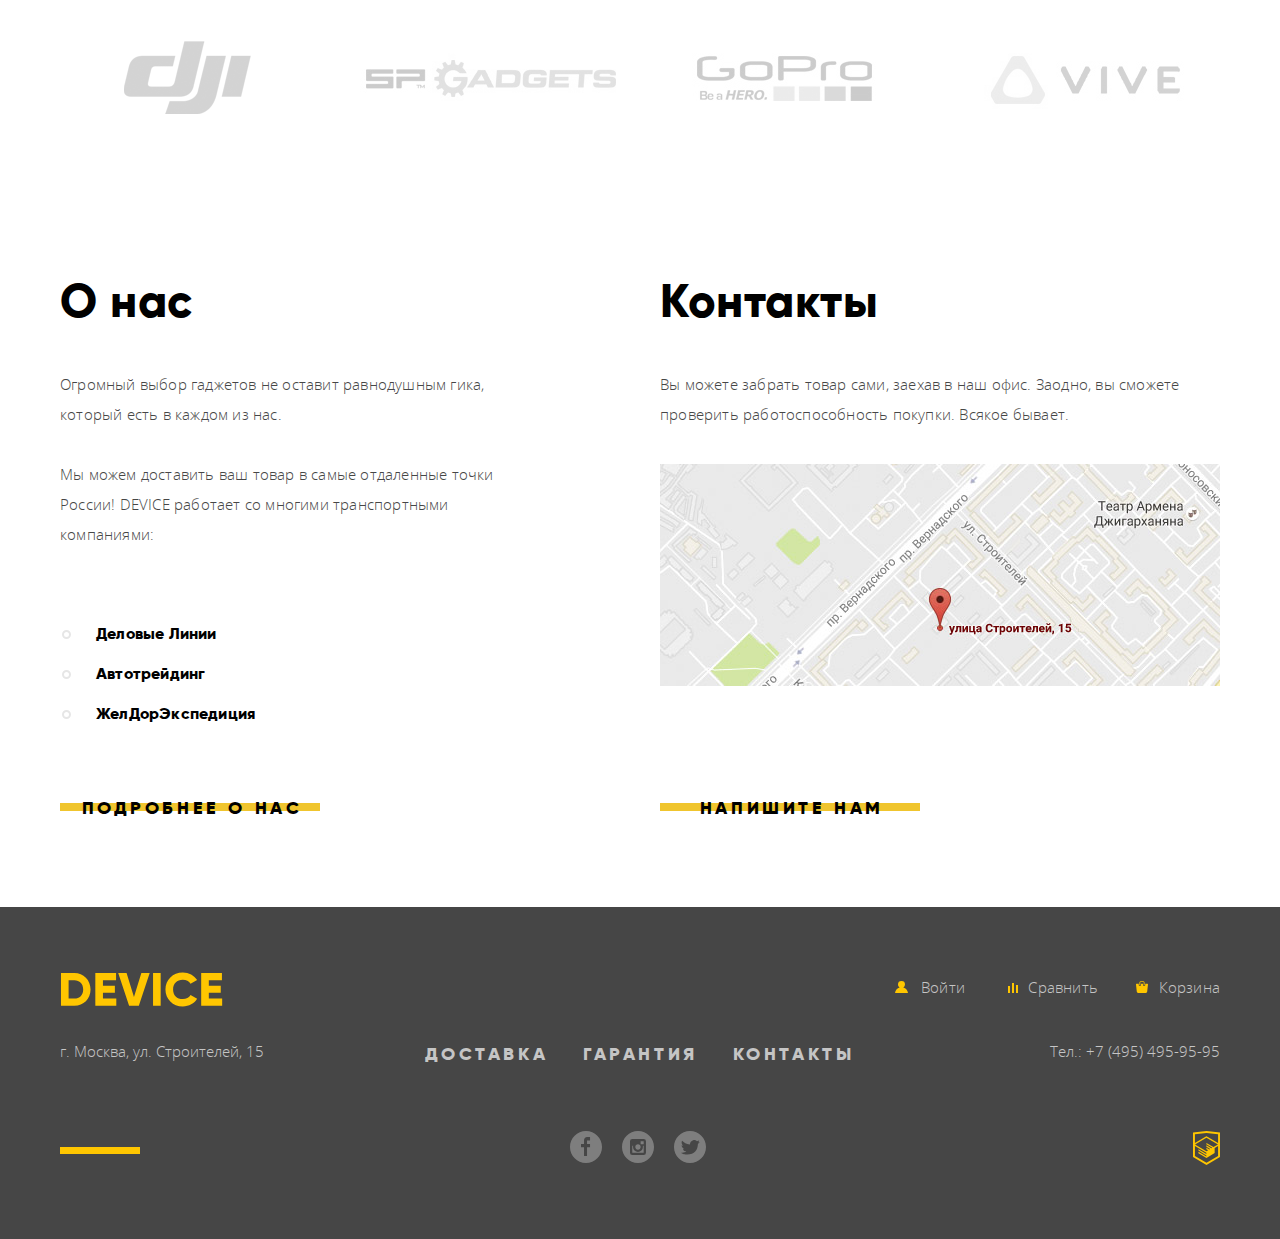
==== commit 7236aa1c: "Исправил недочет" ====
--- a/index.html
+++ b/index.html
@@ -214,8 +214,8 @@
         </ul>
       </section>
 
-      <section class="services container">
-          <div class="services__benefit benefit">
+      <section class="services">
+          <div class="services__benefit benefit container">
             <input type="radio" id="button-1" class="benefit__input visually-hidden" name="benefit-toggle" checked>
             <input type="radio" id="button-2" class="benefit__input visually-hidden" name="benefit-toggle">
             <input type="radio" id="button-3" class="benefit__input visually-hidden" name="benefit-toggle">
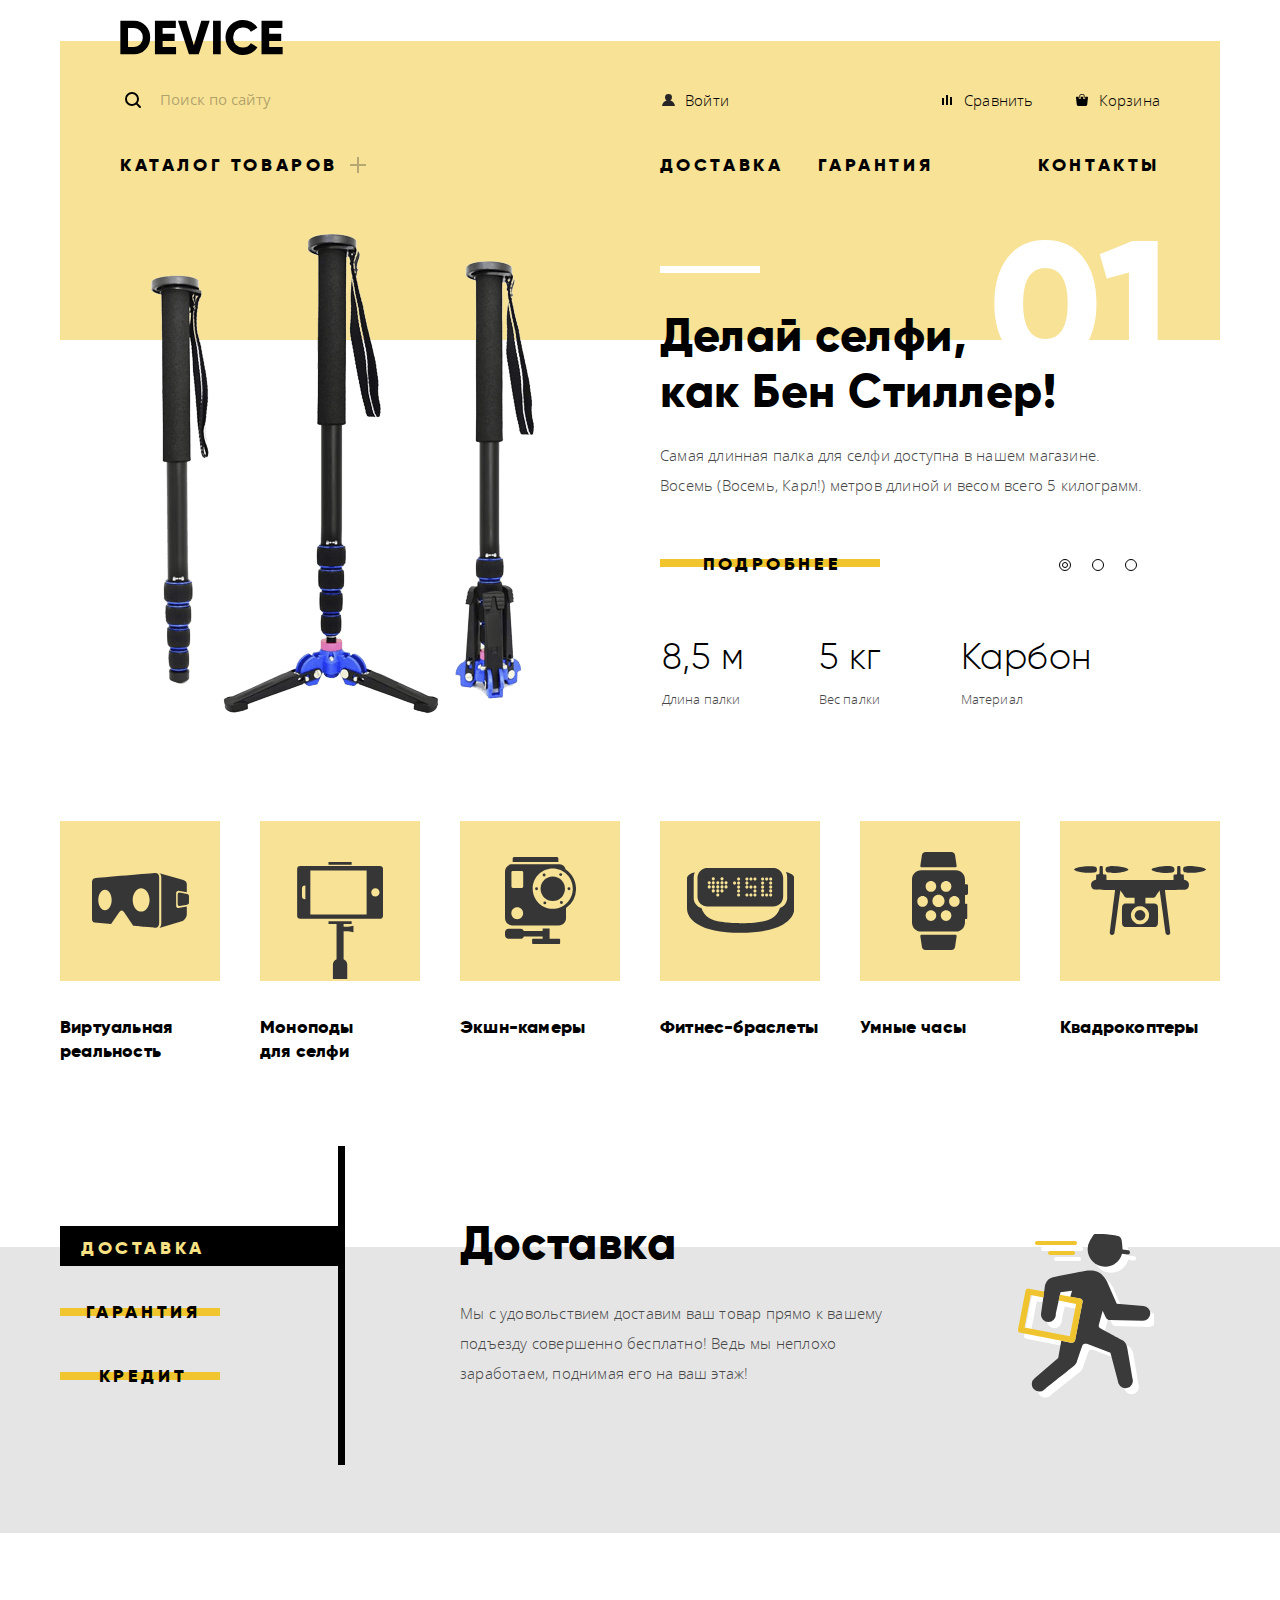
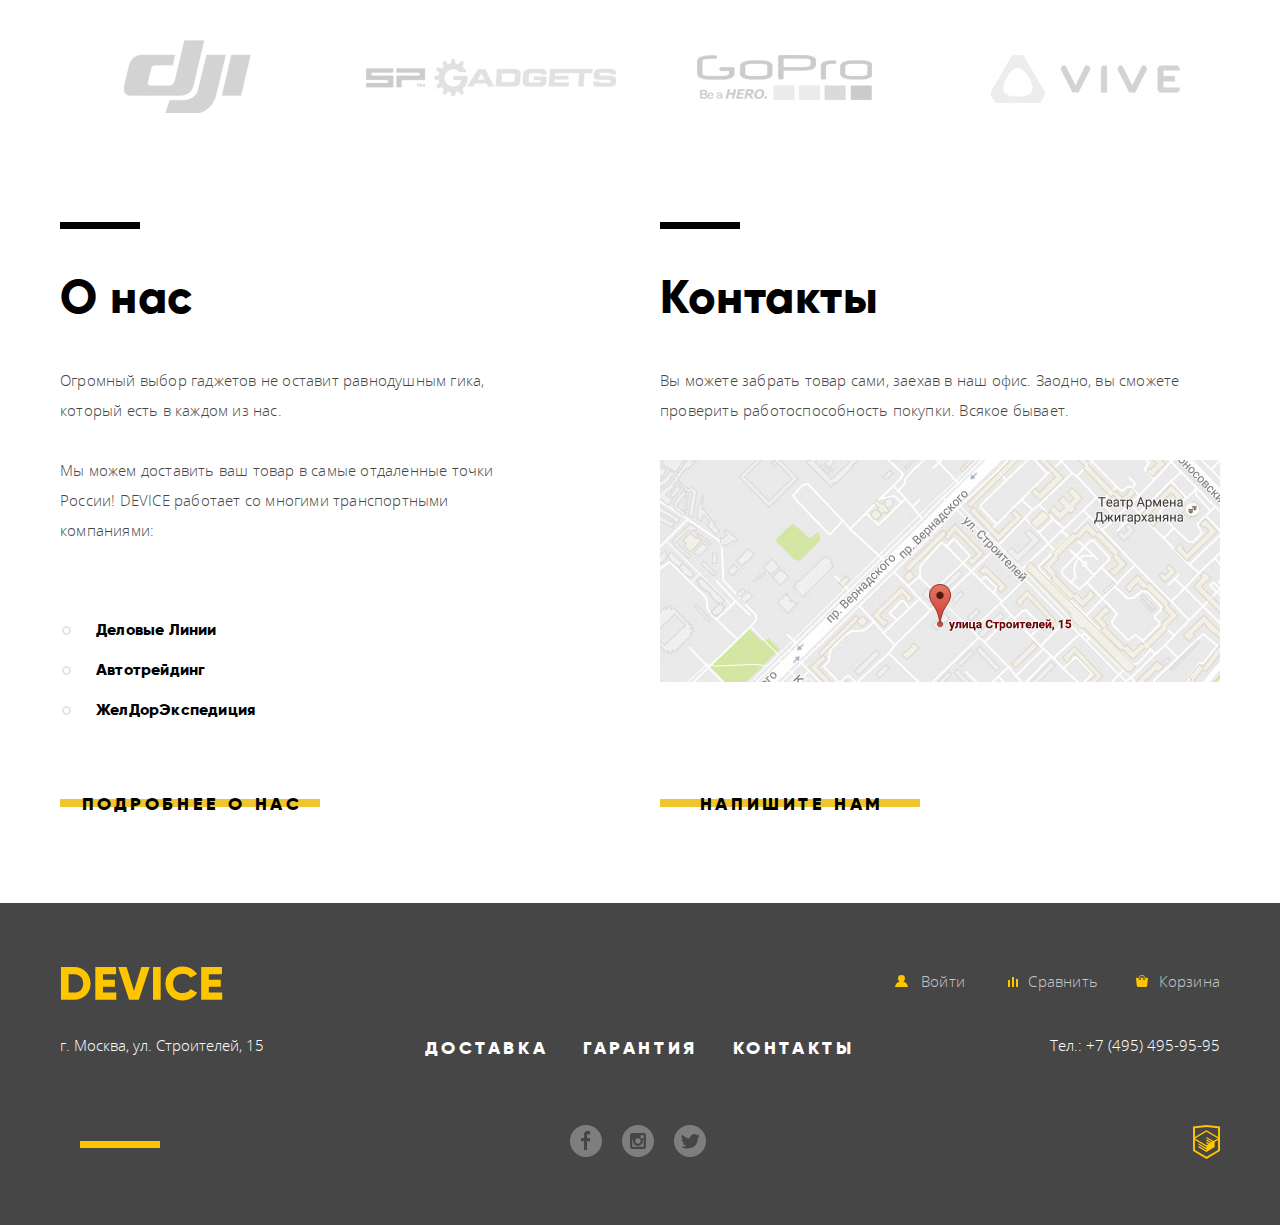
==== commit 061a47cd: "Исправил ошибки и оформил страницу каталога" ====
--- a/index.html
+++ b/index.html
@@ -12,32 +12,32 @@
         <img class="header__logo-image" src="img/logo-device.svg" width="163" height="35" alt="DEVICE">
       </a>
       <nav class="main-nav">
-        <form class="main-nav__item search-form">
-          <input class="search-form__item" id="search" type="search" name="search" placeholder="Поиск по сайту">
+        <form class="main-nav__item search-form" method="get" action="https://echo.htmlacademy.ru">
+          <input class="search-form__item" id="search" type="search" name="search" placeholder="Поиск по сайту" autocomplete=«off»>
           <button class="search-form__btn" type="submit">Найти</button>
           <label class="search-form__label" for="search"></label>
         </form>
         <ul class="main-nav__item user-list">
           <li class="user-list__item user-list__item--login">
-            <a class="user-list__link user-list__link--login" href="login.html">Войти</a>
+            <a class="user-list__link user-list__link--login" href="#">Войти</a>
           </li>
           <li class="user-list__item user-list__item--compare">
-            <a class="user-list__link user-list__link--compare" href="login.html">Сравнить</a>
+            <a class="user-list__link user-list__link--compare" href="#">Сравнить</a>
           </li>
           <li class="user-list__item">
-            <a class="user-list__link user-list__link--cart" href="cart.html">Корзина</a>
+            <a class="user-list__link user-list__link--cart" href="#">Корзина</a>
           </li>
         </ul>
         <ul class="main-nav__item navigation-list">
           <li class="navigation-list__item">
-            <a href="catalog.html" class="navigation-list__link navigation-list__link--catalog catalog-menu">Каталог товаров</a>
+            <a href="#" class="navigation-list__link navigation-list__link--catalog catalog-menu">Каталог товаров</a>
             <div class="catalog-menu__wrap">
               <ul class="catalog-menu__list">
                 <li class="catalog-menu__item">
                   <a href="#" class="catalog-menu__link">Виртуальная реальность</a>
                 </li>
                 <li class="catalog-menu__item">
-                  <a href="#" class="catalog-menu__link">Моноподы для селфи</a>
+                  <a href="catalog.html" class="catalog-menu__link">Моноподы для селфи</a>
                 </li>
                 <li class="catalog-menu__item catalog-menu__item--action">
                   <a href="#" class="catalog-menu__link">Экшн-камеры</a>
@@ -177,37 +177,49 @@
         <ul class="categories__list">
           <li class="categories__item">
             <a class="categories__link" href="#">
-              <div class="categories__link-wrap categories__link-wrap--vr"></div>
+              <div class="categories__link-wrap categories__link-wrap--vr">
+                <img class="categories__link-img" src="img/popular-1.svg" alt="Очки VR" width="97" height="55">
+              </div>
               <h3 class="categories__heading">Виртуальная реальность</h3>
             </a>
           </li>          
           <li class="categories__item">
             <a class="categories__link" href="#">
-              <div class="categories__link-wrap categories__link-wrap--monopods"></div>
+              <div class="categories__link-wrap categories__link-wrap--monopods">
+                <img class="categories__link-img" src="img/popular-2.svg" alt="Монопод для селфи" width="86" height="117">
+              </div>
               <h3 class="categories__heading">Моноподы для селфи</h3>
             </a>
           </li>
           <li class="categories__item">
             <a class="categories__link" href="#">
-              <div class="categories__link-wrap categories__link-wrap--action"></div>
+              <div class="categories__link-wrap categories__link-wrap--action">
+                <img class="categories__link-img" src="img/popular-3.svg" alt="Экшн-камера" width="71" height="87">
+              </div>
               <h3 class="categories__heading">Экшн-камеры</h3>
             </a>
           </li>
           <li class="categories__item">
             <a class="categories__link" href="#">
-              <div class="categories__link-wrap categories__link-wrap--fitness"></div>
+              <div class="categories__link-wrap categories__link-wrap--fitness">
+                <img class="categories__link-img" src="img/popular-4.svg" alt="Фитнес-браслет" width="107" height="65">
+              </div>
               <h3 class="categories__heading">Фитнес-браслеты</h3>
             </a>
           </li>
           <li class="categories__item">
             <a class="categories__link" href="#">
-              <div class="categories__link-wrap categories__link-wrap--clock"></div>
+              <div class="categories__link-wrap categories__link-wrap--clock">
+                <img class="categories__link-img" src="img/popular-5.svg" alt="Умные часы" width="56" height="98">
+              </div>
               <h3 class="categories__heading">Умные часы</h3>
             </a>
           </li>
           <li class="categories__item">
             <a class="categories__link" href="#">
-              <div class="categories__link-wrap categories__link-wrap--quadcopters"></div>
+              <div class="categories__link-wrap categories__link-wrap--quadcopters">
+                <img class="categories__link-img" src="img/popular-6.svg" alt="Квадрокоптер" width="132" height="69">
+              </div>
               <h3 class="categories__heading">Квадрокоптеры</h3>
             </a>
           </li>
@@ -290,23 +302,24 @@
     </main>
 
     <footer class="footer">
-      <div class="footer-top container">
+      <div class="container">
+        <div class="footer-top">
         <a class="footer-top__logo">
           <img class="footer-top__logo-image" src="img/yellow-logo.svg" width="163" height="35" alt="DEVICE">
         </a>
         <ul class="footer-top__item footer-user-list">
           <li class="footer-user-list__item footer-user-list__item--login">
-            <a class="footer-user-list__link footer-user-list__link--login" href="login.html">Войти</a>
+            <a class="footer-user-list__link footer-user-list__link--login" href="#">Войти</a>
           </li>
           <li class="footer-user-list__item footer-user-list__item--compare">
-            <a class="footer-user-list__link footer-user-list__link--compare" href="login.html">Сравнить</a>
+            <a class="footer-user-list__link footer-user-list__link--compare" href="#">Сравнить</a>
           </li>
           <li class="footer-user-list__item footer-user-list__item--cart">
-            <a class="footer-user-list__link footer-user-list__link--cart" href="cart.html">Корзина</a>
-          </li>
-        </ul>
-      </div>
-      <div class="footer-middle container">
+            <a class="footer-user-list__link footer-user-list__link--cart" href="#">Корзина</a>
+          </li>
+        </ul>
+      </div>
+      <div class="footer-middle">
         <p class="footer-middle__address">г. Москва, ул. Строителей, 15</p>
         <ul class="footer-middle__item footer-navigation-list">
           <li class="footer-navigation-list__item">
@@ -321,7 +334,7 @@
         </ul>
         <p class="footer-middle__tel">Тел.: +7 (495) 495-95-95</p>
       </div>
-      <div class="footer-bottom container">
+      <div class="footer-bottom">
         <ul class="footer-bottom__social social">
           <li class="social__item">
               <a class="social__link social__link--facebook" href="https://www.facebook.com/htmlacademy"><span class="visually-hidden">Мы в Фейсбуке</span></a>
@@ -337,23 +350,40 @@
             <img class="footer-bottom__copyright-image" src="img/logo-html.svg" width="27" height="35" alt="html academy">
         </a>
       </div>
+      </div>
     </footer>
 
     <section class="feedback-popup visually-hidden">
-      <button type="button" class="feedback-popup__close">Закрыть</button>
+      <button type="button" class="feedback-popup__close"><span class="visually-hidden">Закрыть</span></button>
       <form action="https://echo.htmlacademy.ru" method="post" class="feedback-popup__form">
+        <div class="feedback-popup__wrap feedback-popup__wrap--name">
           <label class="feedback-popup__label">
             Ваше имя:<input class="feedback-popup__item" type="text" name="name" placeholder="Имя Фамилия">
           </label>
+        </div>
+        <div class="feedback-popup__wrap feedback-popup__wrap--email">
           <label class="feedback-popup__label">
             Ваш e-mail:<input class="feedback-popup__item" type="email" name="email" placeholder="email@example.com">
           </label>
+        </div>
+        <div class="feedback-popup__wrap feedback-popup__wrap--comment">
           <label class="feedback-popup__label">
             Текст письма:<textarea class="feedback-popup__comment" name="comment" rows="8" placeholder="В свободной форме"></textarea>
           </label>
+        </div>
           <button type="submit" class="feedback-popup__btn button">Отправить</button>
       </form>
     </section>
 
+    <section class="map-popup visually-hidden">
+      <div class="map-popup__wrap">
+        <iframe src="https://www.google.com/maps/embed?pb=!1m18!1m12!1m3!1d2249.1123749473672!2d37.527429316044476!3d55.6870340045298!2m3!1f0!2f0!3f0!3m2!1i1024!2i768!4f13.1!3m3!1m2!1s0x46b54cf65f5c8955%3A0x694710ccd55501e!2z0YPQuy4g0KHRgtGA0L7QuNGC0LXQu9C10LksIDE1LCDQnNC-0YHQutCy0LAsIDExOTMxMQ!5e0!3m2!1sru!2sru!4v1560587873785!5m2!1sru!2sru" width="960" height="560" frameborder="0" style="border:0" allowfullscreen></iframe>
+        <button class="map-popup__close" type="button">
+          <span class="visually-hidden">Закрыть</span>
+        </button>
+      </div>
+    </section>
+    <script src="js/script.js"></script>
+
   </body>
 </html>--- a/css/style.css
+++ b/css/style.css
@@ -70,6 +70,7 @@
     width: 1200px;
     padding: 0 20px;
     margin: 0 auto;
+    box-sizing: border-box;
 }
 
 .button {
@@ -92,7 +93,7 @@
 }
 
 .button:active {
-    color: rgba(0, 0, 0, 0.3)
+    color: rgba(0, 0, 0, 0.3);
 }
 
 .button::before {
@@ -104,7 +105,7 @@
     width: inherit;
     height: 8px;
     margin-top: -5px;
-    background-color: #f0c52e
+    background-color: #f0c52e;
 }
 
 .button:hover::before,.button:focus::before {
@@ -124,17 +125,21 @@
 
 .header {
     position: relative;
-    margin-top: 40px;
     width: 1160px;
     box-sizing: border-box;
-    min-height: 300px;
-    background-color: #f7e296;
+    min-height: 340px;
+    background-image: linear-gradient(#ffffff 12%, #f7e296 12%);
+}
+
+.inner-page .header {
+    min-height: 226px;
+    background-image: linear-gradient(#ffffff 18%, #f7e296 18%);
 }
 
 .header__logo {
     position: absolute;
     left: 60px;
-    top: -17px;
+    top: 20px;
 }
 
 .header__logo:hover,
@@ -146,6 +151,7 @@
     display: flex;
     flex-wrap: wrap;
     padding: 40px;
+    padding-top: 80px;
     padding-bottom: 0;
 }
 
@@ -206,7 +212,7 @@
 .search-form__btn {
     position: absolute;
     display: none;
-    top: -7px;
+    top: -4px;
     left: 330px;
     width: 85px;
     margin-top: auto;
@@ -232,6 +238,15 @@
     background-color: #000000;
 }
 
+.search-form__btn:active {
+    color: rgba(255, 255, 255, 0.3);
+    display: block;
+}
+
+.search-form__btn:active ~ .search-form__label::before {
+    display: block;
+}
+
 .user-list {
     list-style: none;
     padding: 0;
@@ -245,6 +260,12 @@
 
 .user-list__item {
     position: relative;
+}
+
+.user-list__link--logout {
+    padding-left: 0;
+    margin-left: 15px;
+    color: rgba(0, 0, 0, 0.3);
 }
 
 .user-list__item--compare {
@@ -356,7 +377,7 @@
 
 .catalog-menu__wrap {
     position: absolute;
-    top: 135px;
+    top: 175px;
     left: 0;
     z-index: 2;
     width: 1160px;
@@ -368,7 +389,7 @@
 }
 
 .catalog-menu__wrap:hover {
-    display: block
+    display: block;
 }
 
 .catalog-menu__list {
@@ -404,7 +425,19 @@
     letter-spacing: 0.2px;
 }
 
+.catalog-menu__link:hover {
+    color: rgba(0, 0, 0, 0.6);
+}
+
+.catalog-menu__link:active {
+    color: rgba(0, 0, 0, 0.3);
+}
+
 /* -------------------------------promo ----------------------------------------*/
+
+.main {
+    box-sizing: border-box;
+}
 
 .promo {
     position: relative;
@@ -506,7 +539,7 @@
 .promo-slider__controls {
     position: absolute;
     right: 103px;
-    bottom: 138px;
+    bottom: 140px;
     z-index: 1;
     display: flex;
     justify-content: space-between;
@@ -537,17 +570,17 @@
 }
 
 .slide--one::after {
-    content: "01"
+    content: "01";
 }
 
 .slide--two::after {
     content: "02";
-    right: 52px
+    right: 52px;
 }
 
 .slide--three::after {
     content: "03";
-    right: 53px
+    right: 53px;
 }
 
 .promo-slider__control {
@@ -598,7 +631,7 @@
 
 .categories {
     box-sizing: border-box;
-    margin-top: 115px;
+    margin-top: 110px;
 }
 
 .categories__list {
@@ -614,17 +647,19 @@
     width: 160px;
     height: 160px;
     background-color: #f7e296;
-    background-image: url(../img/popular-1.svg);
-    background-position: center center;
-    background-repeat: no-repeat;
-}
-
-.categories__link-wrap--monopods {
-    background-image: url(../img/popular-2.svg);
+    display: flex; 
+}
+
+.categories__link-img {
+    margin: auto;
 }
 
 .categories__link-wrap--monopods + .categories__heading {
     width: 100px;
+}
+.categories__link-wrap--monopods .categories__link-img {
+    margin: 2px auto;
+    margin-top: auto;
 }
 
 .categories__link:hover .categories__link-wrap,
@@ -632,20 +667,9 @@
     background-color: #f0c52e;
 }
 
-.categories__link-wrap--action {
-    background-image: url(../img/popular-3.svg);
-}
-
-.categories__link-wrap--fitness {
-    background-image: url(../img/popular-4.svg);
-}
-
-.categories__link-wrap--clock {
-    background-image: url(../img/popular-5.svg);
-}
-
-.categories__link-wrap--quadcopters {
-    background-image: url(../img/popular-6.svg);
+.categories__link:active .categories__link-img,
+.categories__link:active .categories__heading {
+    opacity: 0.3;
 }
 
 .categories__heading {
@@ -666,24 +690,15 @@
 
 .services {
     position: relative;
-    margin-top: 20px;
-    box-sizing: border-box;
-}
-
-.services::before {
-    content: "";
-    position: absolute;
-    top: 163px;
-    left: 0;
-    z-index: -1;
-    width: 100%;
-    height: 288px;
-    background-color: #e5e5e5;
+    margin-top: 22px;
+    box-sizing: border-box;
+    background-image: linear-gradient(#ffffff 36%, #e5e5e5 36%);
 }
 
 .services__benefit {
     display: flex;
-    padding-bottom: 118px;
+    padding-bottom: 115px;
+    box-sizing: border-box;
 }
 
 .benefit__block {
@@ -696,7 +711,7 @@
 
 .block__heading {
     width: 217px;
-    height: 39px;
+    min-height: 39px;
     font-family: "Gilroy", "Arial", sans-serif;
     font-size: 47px;
     font-weight: 800;
@@ -706,7 +721,7 @@
     text-align: left;
     color: #000000;
     margin: 0;
-    padding-bottom: 39px;
+    padding-bottom: 30px;
 }
 
 .block__description {
@@ -809,13 +824,13 @@
 
 .benefit__input:focus~.benrfit__toggle label {
     outline: 1px dotted #212121;
-    outline: 5px auto -webkit-focus-ring-color
+    outline: 5px auto -webkit-focus-ring-color;
 }
 
 .benefit__input[id=button-1]:checked~.benrfit__toggle label[for=button-1],
 .benefit__input[id=button-2]:checked~.benrfit__toggle label[for=button-2],
 .benefit__input[id=button-3]:checked~.benrfit__toggle label[for=button-3] {
-    color: #f7e184
+    color: #f7e184;
 }
 
 .benefit__input[id=button-1]:checked~.benrfit__toggle label[for=button-1]::before,
@@ -855,7 +870,7 @@
 /* -------------------------------manufacturers ----------------------------------------*/
 
 .manufacturers {
-    margin-top: 90px;
+    margin-top: 95px;
     box-sizing: border-box;
 }
 
@@ -887,7 +902,7 @@
 
 .advantages {
     display: flex;
-    margin-top: 90px;
+    margin-top: 87px;
     padding-top: 50px;
     padding-bottom: 77px;
     flex-wrap: wrap;
@@ -895,12 +910,25 @@
     justify-content: space-between;
 }
 
-.advantages__company, .advantages__contacts {
+.advantages__company,
+.advantages__contacts {
+    position: relative;
     display: flex;
     flex-direction: column;
     width: 560px;
     min-height: 524px;
     box-sizing: border-box;
+}
+
+.advantages__company::before,
+.advantages__contacts::before {
+    content: "";
+    position: absolute;
+    top: -52px;
+    left: 0;
+    width: 80px;
+    height: 7px;
+    background-color: #000000;
 }
 
 .company__title, .contacts__title {
@@ -971,10 +999,10 @@
 /* -------------------------------footer ----------------------------------------*/
 
 .footer {
+    padding-top: 63px;
+    padding-bottom: 57px;
+    color: #fff;
     background-color: #464646;
-    color: rgba(255, 255, 255, 0.7);
-    padding: 65px 0;
-    box-sizing: border-box;
 }
 
 .footer-top {
@@ -1008,17 +1036,17 @@
 
 .footer-user-list__link--login::before {
     left: -26px;
-    background-image: url(../img/yellow-user.svg)
+    background-image: url(../img/yellow-user.svg);
 }
 
 .footer-user-list__link--compare::before {
     bottom: 2px;
     left: -20px;
-    background-image: url(../img/yellow-compare.svg)
+    background-image: url(../img/yellow-compare.svg);
 }
 
 .footer-user-list__link--cart::before {
-    background-image: url(../img/yellow-cart.svg)
+    background-image: url(../img/yellow-cart.svg);
 }
 
 .footer-user-list__item--login {
@@ -1039,7 +1067,13 @@
 }
 
 .footer-user-list__link:active {
-    color: rgba(255,255,255,.3);
+    color: rgba(255, 255, 255, 0.3);
+}
+
+.footer-user-list__link--logout {
+    padding-left: 0;
+    margin-left: 15px;
+    color: rgba(255, 255, 255, 0.3);
 }
 
 .footer-user-list__link:hover::before {
@@ -1081,7 +1115,7 @@
     line-height: 1.33;
     letter-spacing: 3.6px;
     text-align: left;
-    color: rgba(255, 255, 255, 0.7);
+    color: #ffffff;
     text-transform: uppercase;
 }
 
@@ -1158,6 +1192,842 @@
     opacity: 0.3;
 }
 
-.wrapper {
-    display: flex;
+/* -------------------------------feedback-popup ----------------------------------------*/
+
+.feedback-popup {
+    position: fixed;
+    top: 50%;
+    left: 50%;
+    width: 960px;
+    box-sizing: border-box;
+    margin-left: -480px;
+    margin-top: -277px;
+    min-height: 553px;
+    padding: 76px 100px;
+    padding-top: 93px;
+    background-color: #ffffff;
+    z-index: 2;
+}
+
+.feedback-popup__form {
+    display: flex;
+    flex-wrap: wrap;
+}
+
+.feedback-popup__wrap--name {
+    padding-right: 40px;
+    padding-bottom: 34px;
+}
+
+.feedback-popup__label {
+    padding-bottom: 6px;
+    font-weight: 800;
+    font-size: 18px;
+    line-height: 24px;
+    font-family: "Gilroy","Arial",sans-serif;
+    color: #000000;
+    cursor: pointer;
+}
+
+.feedback-popup__wrap--comment {
+    padding-bottom: 20px;
+}
+
+.feedback-popup__wrap--comment label {
+    padding-bottom: 8px;
+}
+
+.feedback-popup__item {
+    display: block;
+    width: 360px;
+    height: 50px;
+    padding-top: 16px;
+    padding-right: 19px;
+    padding-bottom: 16px;
+    padding-left: 19px;
+    font-weight: normal;
+    font-size: 14px;
+    line-height: 18px;
+    font-family: "Open Sans","Arial",sans-serif;
+    color: #464646;
+    background-color: rgba(230, 230, 230, 0.5);
+    border: 0;
+    outline: 0;
+    box-sizing: border-box;
+}
+
+.feedback-popup__item::placeholder {
+    color: rgba(70, 70, 70, 0.4);
+}
+
+.feedback-popup__item:hover {
+    background-color: rgba(230, 230, 230, 0.8);
+}
+
+.feedback-popup__item:focus {
+    background-color: #ffffff;
+    border: 3px solid rgba(240, 197, 46, 0.5);
+}
+
+.feedback-popup__comment {
+    display: block;
+    width: 760px;
+    min-height: 156px;
+    padding: 14px 19px;
+    font-size: 14px;
+    line-height: 18px;
+    color: #464646;
+    background-color: rgba(230, 230, 230, 0.5);
+    border: 0;
+    outline: 0;
+    resize: none;
+}
+
+.feedback-popup__comment::placeholder {
+    font-weight: 400;
+    font-size: 14px;
+    line-height: 18px;
+    font-family: "Open Sans","Arial",sans-serif;
+    color: rgba(70, 70, 70, 0.4);
+}
+
+.feedback-popup__comment:hover {
+    background-color: rgba(230, 230, 230, 0.8);
+}
+
+.feedback-popup__comment:focus {
+    background-color: #ffffff;
+    border: 3px solid rgba(240, 197, 46, 0.5);
+}
+
+.feedback-popup__close, .map-popup__close {
+    position: absolute;
+    top: 22px;
+    right: 22px;
+    width: 55px;
+    height: 55px;
+    background-color: #f0c52e;
+    border: 0;
+    border-radius: 50%;
+    cursor: pointer;
+    opacity: 0.5;
+}
+
+.feedback-popup__close::before,
+.map-popup__close::before,
+.feedback-popup__close::after,
+.map-popup__close::after {
+    content: "";
+    position: absolute;
+    top: 50%;
+    left: 50%;
+    width: 2px;
+    height: 30px;
+    background-color: #ffffff;
+}
+
+.feedback-popup__close::before,
+.map-popup__close::before {
+    transform: translate(-50%, -50%) rotate(45deg);
+}
+
+.feedback-popup__close::after,
+.map-popup__close::after {
+    transform: translate(-50%, -50%) rotate(135deg);
+}
+
+.feedback-popup__btn {
+    width: 200px;
+    background: 0 0;
+    border: 0;
+    margin-top: 18px;
+}
+
+/* -------------------------------map-popup ----------------------------------------*/
+
+.map-popup {
+    position: fixed;
+    width: 960px;
+    height: 560px;
+    top: 50%;
+    left: 50%;
+    margin-left: -480px;
+    margin-top: -280px;
+    z-index: 2;
+    background-color: #ffffff;
+    box-shadow: 0 10px 20px rgba(0, 0, 0, 0.2);
+}
+
+.map-popup__wrap {
+    position: relative;
+}
+
+.map-popup__wrap iframe {
+    width: 960px;
+    height: 560px;
+    border: 0;
+}
+
+/* -------------------------------catalog ----------------------------------------*/
+
+.main__title {
+    margin: 0;
+    padding-top: 37px;
+    padding-left: 59px;
+    padding-bottom: 20px;
+    font-weight: 800;
+    font-size: 47px;
+    line-height: 48px;
+    font-family: "Gilroy","Arial",sans-serif;
+    color: #000000;
+    letter-spacing: 0.5px;
+}
+
+/* -------------------------------breadcrumbs ----------------------------------------*/
+
+.breadcrumbs {
+    display: flex;
+    margin: 0;
+    padding: 0;
+    padding-bottom: 44px;
+    padding-left: 59px;
+    list-style-type: none;
+}
+
+.breadcrumbs__item {
+    position: relative;
+    padding-right: 37px;
+}
+
+.breadcrumbs__item::after {
+    content: "";
+    position: absolute;
+    top: 14px;
+    right: 19px;
+    width: 5px;
+    height: 5px;
+    border-top: 1px solid #000000;
+    border-right: 1px solid #000000;
+    transform: rotate(45deg);
+}
+
+.breadcrumbs__item:nth-child(2)::after {
+    right: 16px;
+}
+
+.breadcrumbs__item:last-child::after {
+    display: none;
+}
+
+.breadcrumbs__item .breadcrumbs__link {
+    font-size: 14px;
+    line-height: 24px;
+    color: rgba(0, 0, 0, 0.3);
+    letter-spacing: 0.1px;
+}
+
+.breadcrumbs__item .breadcrumbs__link:hover {
+    color: rgba(0, 0, 0, 0.6);
+}
+
+.breadcrumbs__item:last-child .breadcrumbs__link:hover {
+    color: rgba(0, 0, 0, 0.3);
+}
+
+.breadcrumbs__item:last-child .breadcrumbs__link:active {
+    color: rgba(0, 0, 0, 0.3);
+}
+
+.breadcrumbs__item .breadcrumbs__link:active {
+    color: rgba(0, 0, 0, 0.1);
+}
+
+
+.catalog-wrapper {
+    display: flex;
+}
+
+/* -------------------------------filter ----------------------------------------*/
+.catalog-left-side-wrapper, .catalog-right-side-wrapper {
+    flex-grow: 1;
+}
+
+.catalog-form-header-wrapper {
+    display: flex;
+    justify-content: flex-end;
+    background-color: #dcdcdc;
+}
+
+.catalog-form-header {
+    width: 328px;
+}
+
+.sidebar__head {
+    margin: 0;
+    padding: 23px 68px;
+    padding-left: 60px;
+    font-weight: 800;
+    font-size: 16px;
+    line-height: 24px;
+    font-family: "Gilroy","Arial",sans-serif;
+    color: #000000;
+    text-transform: uppercase;
+    letter-spacing: 3.2px;
+    box-sizing: border-box;
+    background-color: #d9d9d9;
+}
+
+.catalog-form-wrapper {
+    display: flex;
+    justify-content: flex-end;
+    background-color: #efefef;
+}
+
+.filter {
+    display: flex;
+    flex-wrap: wrap;
+    flex-direction: column;
+    width: 328px;
+    padding-top: 69px;
+    padding-left: 60px;
+    box-sizing: border-box;
+}
+
+.filter__item {
+    position: relative;
+    display: flex;
+    flex-wrap: wrap;
+    margin: 0;
+    border: none;
+    padding: 9px 0;
+}
+
+.filter__item--color {
+    padding-bottom: 27px;
+}
+
+.filter__item::before {
+    content: "";
+    position: absolute;
+    top: 0;
+    left: 1px;
+    width: 201px;
+    height: 2px;
+    background-color: #000000;
+}
+
+.filter__legend--range {
+    padding-bottom: 35px;
+}
+
+.range {
+    padding-top: 19px;
+    padding-left: 0;
+    padding-right: 20px;
+    padding-bottom: 30px;
+    display: block;
+}
+
+.range__scale {
+    position: relative;
+    width: 196px;
+    height: 2px;
+    background-color: #dbdbdb;
+    margin-bottom: 10px;
+}
+
+.range__bar {
+    position: absolute;
+    top: 69px;
+    left: 20px;
+    width: 110px;
+    height: 2px;
+    background-color: #91c92f;
+}
+
+.range__toggle {
+    position: absolute;
+    top: 60px;
+    width: 20px;
+    height: 20px;
+    box-sizing: border-box;
+    border: 8px solid #f8f7f4;
+    border-radius: 50%;
+    background-color: #d4d4d4;
+    box-shadow: 0 2px 2px rgba(0, 0, 0, 0.1);
+    cursor: pointer;
+}
+
+.range__toggle--min {
+    left: 0;
+}
+
+.range__toggle--max {
+    left: 122px;
+}
+
+.range__cost {
+    font-weight: 300;
+    font-size: 14px;
+    line-height: 24px;
+    font-family: "Gilroy","Arial",sans-serif;
+    color: rgba(0, 0, 0, 0.2);
+    letter-spacing: 0;
+}
+
+.range__cost--min {
+    padding-right: 70px;
+}
+
+.range {
+    display: block;
+}
+
+.filter__legend {
+    font-family: "Gilroy", "Arial", sans-serif;
+    font-size: 18px;
+    font-weight: 800;
+    font-style: normal;
+    line-height: 1.33;
+    letter-spacing: 0.2px;
+    color: #000000;
+    margin: 0;
+    padding-top: 13px;
+    padding-bottom: 13px;
+}
+
+.filter__label {
+    font-family: "OpenSans", "Arial", sans-serif;
+    font-size: 14px;
+    font-weight: 300;
+    font-style: normal;
+    line-height: 2.86;
+    letter-spacing: 0.1px;
+    color: #000000;
+    position: relative;
+    cursor: pointer;
+    padding-left: 39px;
+}
+
+.filter__label input[type="checkbox"] + .filter__checkbox-indicator {
+    position: absolute;
+    bottom: 10px;
+    left: 0;
+    width: 27px;
+    height: 23px;
+    background-image: url(../img/checkbox-off.svg);
+    background-size: contain;
+    background-repeat: no-repeat;
+}
+
+.filter__label input[type="checkbox"]:hover + .filter__checkbox-indicator {
+    opacity: 0.6;
+}
+
+.filter__label input[type="checkbox"]:focus + .filter__checkbox-indicator,
+.filter__label input[type="radio"]:focus + .filter__radio-indicator {
+    outline: thin dotted;
+    outline: 5px auto -webkit-focus-ring-color;
+}
+
+.filter__label input[type="checkbox"]:checked + .filter__checkbox-indicator {
+    background-image: url(../img/checkbox-on.svg);
+}
+
+.filter__label input[type="checkbox"]:disabled + .filter__checkbox-indicator {
+    opacity: 0.25;
+}
+
+.filter__label input[type="radio"] + .filter__radio-indicator {
+    position: absolute;
+    bottom: 10px;
+    left: 0;
+    width: 25px;
+    height: 25px;
+    box-sizing: border-box;
+    border: 4px solid #000000;
+    border-radius: 50%;
+}
+
+.filter__label input[type="radio"]:checked + .filter__radio-indicator::before {
+    content: "";
+    position: absolute;
+    bottom: 4px;
+    left: 4px;
+    width: 9px;
+    height: 9px;
+    border-radius: 50%;
+    background-color: #000000;
+}
+
+.filter__label input[type="radio"]:hover + .filter__radio-indicator {
+    border-color: rgba(0, 0, 0, 0.6);
+}
+
+.filter__label input[type="radio"]:checked:hover + .filter__radio-indicator::before {
+    background-color: rgba(0, 0, 0, 0.6);
+}
+
+.filter__label input[type="radio"]:disabled + .filter__radio-indicator {
+    border-color: rgba(0, 0, 0, 0.25);
+}
+
+.filter__label input[type="radio"]:checked:disabled + .filter__radio-indicator::before {
+    background-color: rgba(0, 0, 0, 0.25);
+}
+
+.filter__item--bluetooth {
+    padding-bottom: 23px;
+}
+
+.filter__btn {
+    width: 200px;
+    margin-left: 2px;
+    background: 0 0;
+    border: 0;
+}
+
+/* -------------------------------catalog ----------------------------------------*/
+
+.catalog-content-header-wrapper {
+    display: flex;
+    background-color: #ebebeb;
+}
+
+.catalog-content-header {
+    display: flex;
+    width: 832px;
+    flex-wrap: wrap;
+    align-items: center;
+    width: 832px;
+    padding-top: 18px;
+    padding-bottom: 18px;
+    padding-left: 72px;
+    box-sizing: border-box;
+}
+
+.catalog-content-wrapper {
+    display: flex;
+    background-color: #ffffff;
+}
+
+.catalog-content {
+    width: 832px;
+}
+
+.catalog__head {
+    margin: 0;
+    margin-right: 55px;
+    font-weight: 800;
+    font-size: 16px;
+    line-height: 24px;
+    font-family: "Gilroy","Arial",sans-serif;
+    color: #000000;
+    text-transform: uppercase;
+    letter-spacing: 3.2px;
+}
+
+.catalog__sort-list {
+    display: flex;
+    flex-wrap: wrap;
+    width: 519px;
+    margin: 0;
+    padding: 0;
+    padding-right: 18px;
+    padding-bottom: 4px;
+    list-style: none;
+    box-sizing: border-box;
+}
+
+.sort-list__item {
+    margin-right: 28px;
+}
+
+.sort-list__link {
+    font-weight: 400;
+    font-size: 14px;
+    line-height: 18px;
+    font-family: "Open Sans","Arial",sans-serif;
+    color: rgba(0, 0, 0, 0.3);
+}
+
+.sort-list__link--active {
+    color: #000000;
+}
+
+.sort-list__link:hover {
+    color: rgba(0, 0, 0, 0.6);
+}
+
+.sort-list__link:active {
+    color: #000000;
+}
+
+.sort-list__link--active:hover {
+    color: #000000;
+}
+
+.catalog__sort-updown {
+    display: flex;
+    justify-content: space-between;
+    align-items: center;
+    width: 41px;
+    margin: 0;
+    padding: 0;
+    list-style-type: none;
+}
+.sort-updown__item {
+    opacity: 0.2;
+}
+
+.sort-updown__item--active {
+    opacity: 1;
+}
+
+.sort-updown__item:hover {
+    opacity: 0.4;
+}
+
+.sort-updown__item:active {
+    opacity: 1;
+}
+
+.catalog__list {
+    display: flex;
+    flex-wrap: wrap;
+    width: 852px;
+    margin: 0;
+    padding-top: 69px;
+    padding-left: 72px;
+    list-style: none;
+    box-sizing: border-box;
+}
+
+.catalog__item {
+    position: relative;
+    width: 360px;
+    margin-right: 40px;
+}
+
+.catalog__item:nth-child(2n) {
+    margin-right: 0;
+}
+
+.catalog__item--new::before {
+    content: "NEW";
+    position: absolute;
+    top: 29px;
+    right: 27px;
+    box-sizing: border-box;
+    width: 60px;
+    height: 60px;
+    font-weight: 800;
+    font-size: 14px;
+    line-height: 60px;
+    font-family: "Gilroy","Arial",sans-serif;
+    text-align: center;
+    color: #000000;
+    text-transform: uppercase;
+    letter-spacing: 0.7px;
+    border: 2px solid #000000;
+    border-radius: 50%;
+    opacity: 0.2;
+}
+
+.gadget__info {
+    display: flex;
+    justify-content: space-between;
+    padding-top: 24px;
+    padding-bottom: 45px;
+}
+
+.gadget__description {
+    width: 260px;
+    margin: 0;
+    font-weight: 800;
+    font-size: 18px;
+    line-height: 24px;
+    font-family: "Gilroy","Arial",sans-serif;
+    color: #000000;
+    letter-spacing: 0.2px;
+}
+
+.catalog__item:nth-child(2) .gadget__description {
+    width: 180px;
+}
+
+.gadget__cost {
+    font-size: 16px;
+    line-height: 24px;
+    letter-spacing: 0.2px;
+    margin: 0;
+}
+
+.gadget__hover {
+    position: absolute;
+    top: 0;
+    left: 0;
+    display: none;
+    width: 360px;
+    height: 380px;
+    padding-top: 169px;
+    padding-right: 90px;
+    padding-left: 90px;
+    text-align: center;
+    background-color: rgba(238, 238, 238, 0.7);
+    box-sizing: border-box;
+}
+
+.catalog__item:hover .gadget__hover {
+    display: block;
+}
+
+.gadget__btn {
+    width: 200px;
+    margin-bottom: 6px;
+    margin-left: -11px;
+    background: 0 0;
+    border: 0;
+}
+
+.gadget__comparison {
+    display: inline;
+    font-size: 13px;
+    line-height: 20px;
+    color: #000000;
+    letter-spacing: 0.1px;
+    opacity: 0.5;
+    border: 0;
+    background: none;
+    cursor: pointer;
+}
+
+.gadget__comparison:hover {
+    opacity: 1;
+}
+
+.gadget__comparison:active {
+    opacity: 0.2;
+}
+
+/* -------------------------------pagination ----------------------------------------*/
+
+.pagination__list {
+    display: flex;
+    justify-content: space-between;
+    align-items: center;
+    width: 760px;
+    margin: 0;
+    margin-top: -11px;
+    margin-bottom: 77px;
+    margin-left: 71px;
+    padding: 0;
+    list-style-type: none;
+    background-color: rgba(0, 0, 0, 0.08);
+}
+
+.pagination__button {
+    font-weight: 800;
+    font-size: 16px;
+    line-height: 24px;
+    font-family: "Gilroy","Arial",sans-serif;
+    color: #000000;
+    text-transform: uppercase;
+    letter-spacing: 3.2px;
+    cursor: pointer;
+    box-sizing: border-box;
+}
+
+.pagination__button--back {
+    display: block;
+    width: 134px;
+    padding-top: 24px;
+    padding-right: 30px;
+    padding-bottom: 22px;
+    padding-left: 30px;
+    text-align: right;
+}
+
+.pagination__button--forward {
+    display: block;
+    width: 134px;
+    padding-top: 24px;
+    padding-right: 30px;
+    padding-bottom: 22px;
+    padding-left: 30px;
+}
+
+.pagination__button:hover {
+    background-color: rgba(0, 0, 0, 0.08);
+}
+
+.pagination__button:active {
+    color: rgba(0, 0, 0, 0.3);
+}
+
+.pagination-wrap__list {
+    display: flex;
+    justify-content: center;
+    align-items: center;
+    margin: 0;
+    padding: 0;
+    list-style-type: none;
+}
+
+.pagination-wrap__item {
+    width: 40px;
+    text-align: center;
+}
+
+.pagination-wrap__link {
+    font-weight: 800;
+    font-size: 16px;
+    line-height: 24px;
+    font-family: "Gilroy","Arial",sans-serif;
+    color: #000000;
+    letter-spacing: 3.2px;
+    opacity: 0.3;
+}
+
+.pagination-wrap__item--current .pagination-wrap__link{
+    opacity: 1;
+}
+
+.pagination-wrap__link:hover {
+    opacity: 0.6;
+}
+
+.pagination-wrap__link:active {
+    opacity: 1;
+}
+
+.pagination-wrap__item--current .pagination-wrap__link:hover {
+    opacity: 1;
+}
+
+@keyframes bounce {
+    0% { -webkit-transform: translateY(-2000px); transform: translateY(-2000px); }
+    70% { -webkit-transform: translateY(30px); transform: translateY(30px); }
+    90% { -webkit-transform: translateY(-10px); transform: translateY(-10px); }
+    100% { -webkit-transform: translateY(0); transform: translateY(0); }
+}
+
+.feedback-animation {
+    -webkit-animation-name: bounce;
+            animation-name: bounce;
+    -webkit-animation-duration: 0.6s;
+            animation-duration: 0.6s;
+}
+
+@keyframes shake {
+    0%, 100% { -webkit-transform: translateX(0); transform: translateX(0); }
+    10%, 30%, 50%, 70%, 90% { -webkit-transform: translateX(-10px); transform: translateX(-10px); }
+    20%, 40%, 60%, 80% { -webkit-transform: translateX(10px); transform: translateX(10px); }
+}
+
+.feedback-error {
+    -webkit-animation-name: shake;
+            animation-name: shake;
+    -webkit-animation-duration: 0.6s;
+            animation-duration: 0.6s;
 }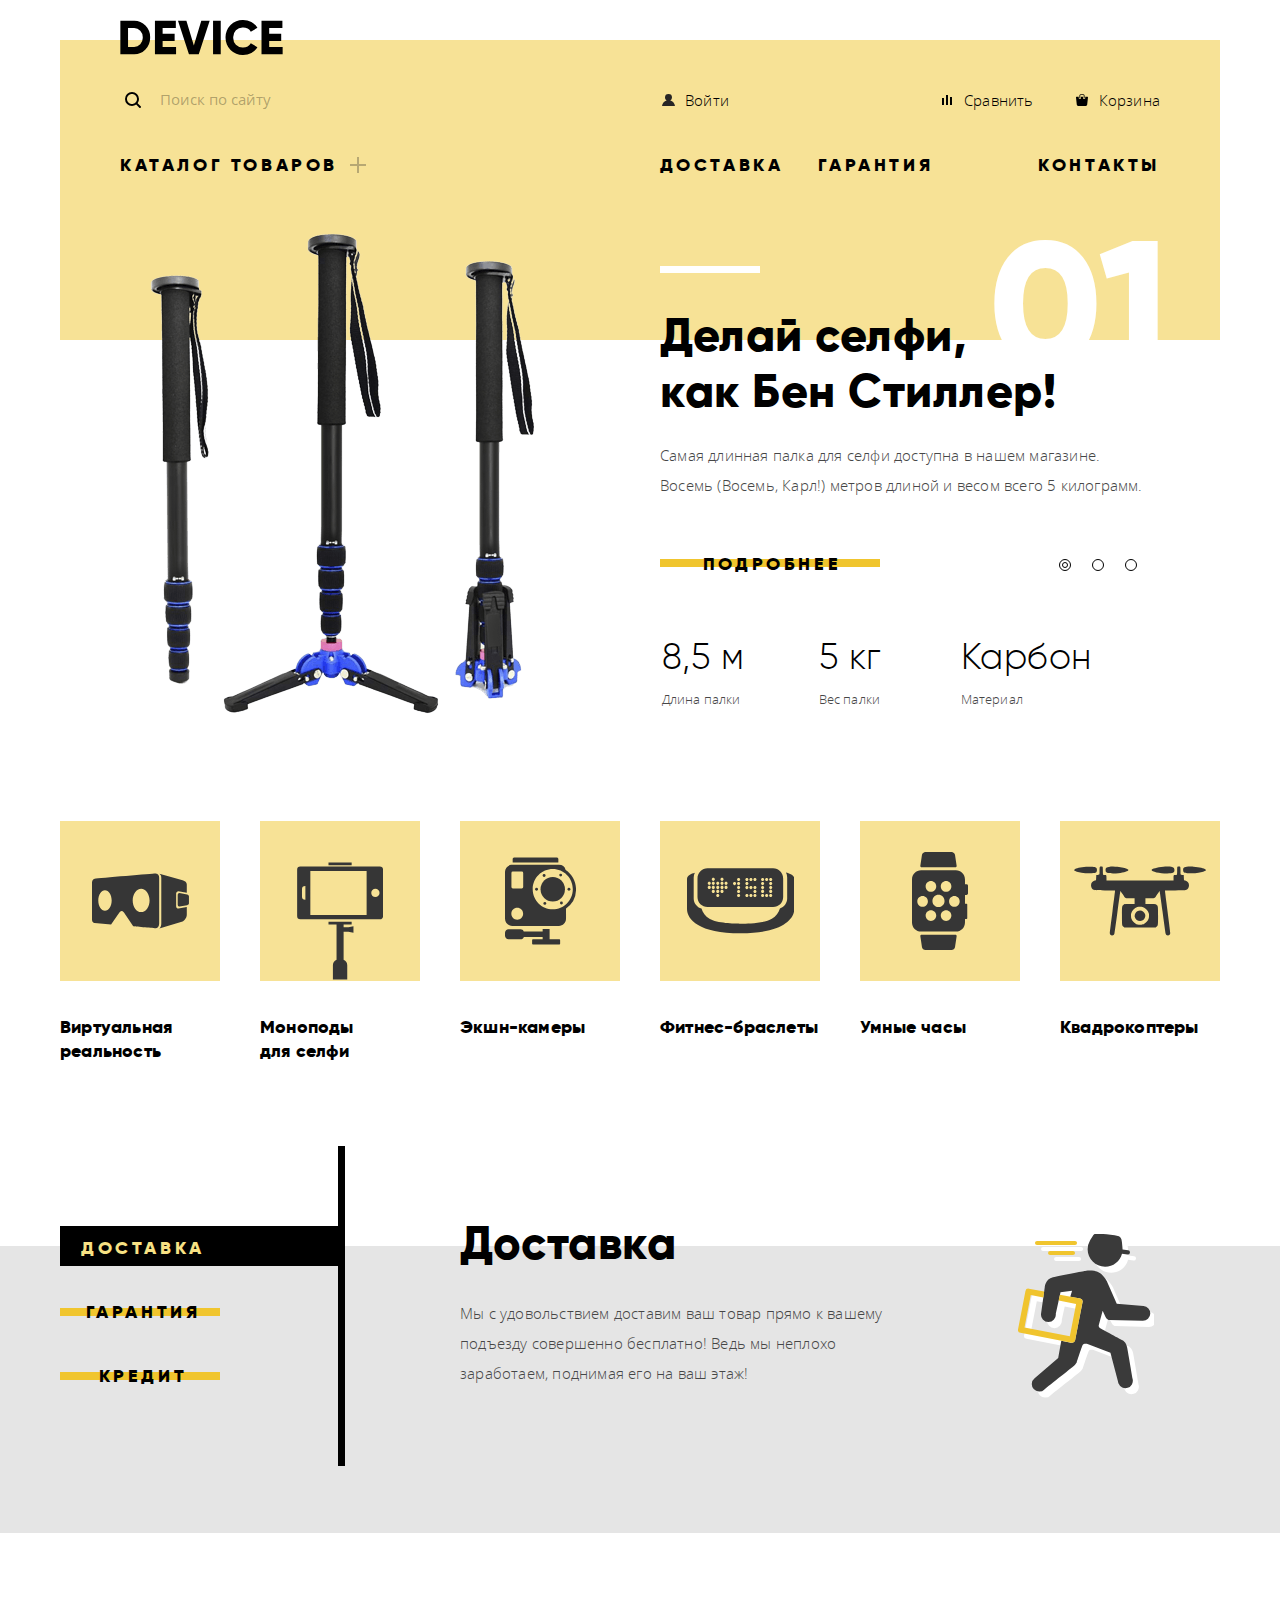
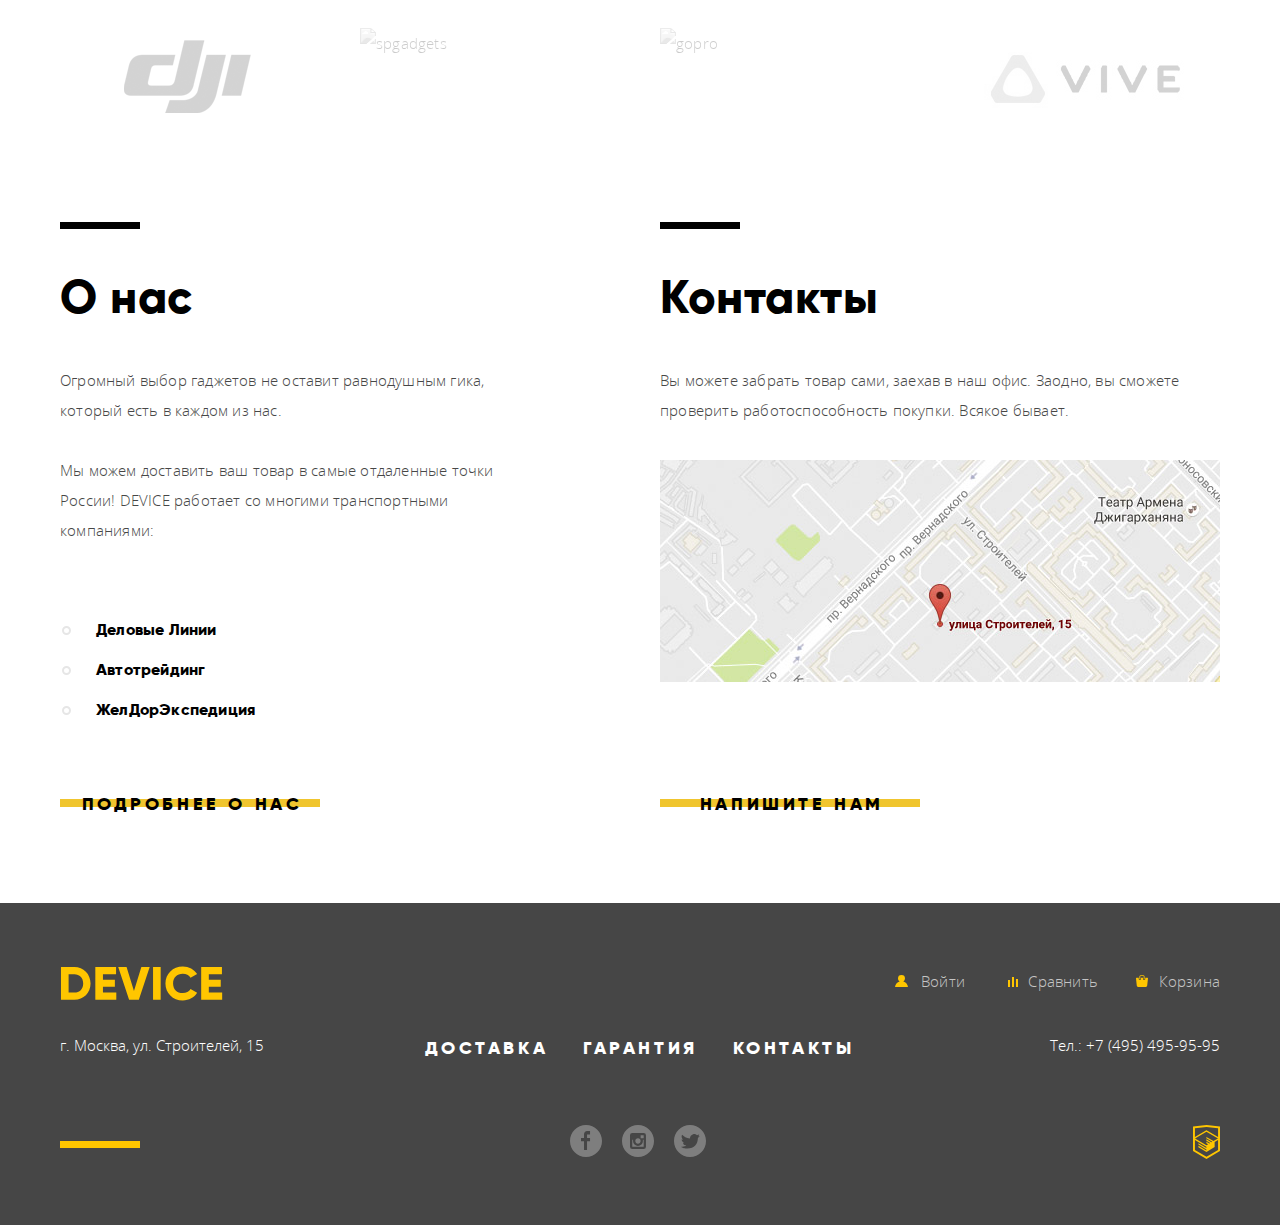
==== commit 4eb0e092: "Исправил ошибки" ====
--- a/index.html
+++ b/index.html
@@ -4,7 +4,7 @@
     <meta charset="utf-8">
     <title>HTML Academy: Девайс</title>
     <link rel="stylesheet" href="css/normalize.css">
-    <link rel="stylesheet" href="css/style.css">
+    <link rel="stylesheet" href="css/style.min.css">
   </head>
   <body>
     <header class="header container">
@@ -76,7 +76,7 @@
         <input class="promo-slider__input visually-hidden" id="promo-control-3" type="radio" name="promo-control">
         <ul class="promo__slider slider">
           <li class="slider__item slide slide--one">
-            <img src="img/promo-slider-1.png" alt="monopod" class="slide__image slide__image--one">
+            <img src="img/promo-slider-1.png" alt="monopod" class="slide__image slide__image--one" width="384" height="486">
             <h2 class="slide__title">Делай селфи,<br>как Бен Стиллер!</h2>
             <p class="slide__description slide__description--one">Самая длинная палка для селфи доступна в нашем магазине. Восемь (Восемь, Карл!) метров длиной и весом всего 5 килограмм.</p>
             <a href="#" class="slide__btn button">Подробнее</a>
@@ -108,7 +108,7 @@
             </table>
           </li>
           <li class="slider__item slide slide--two">
-            <img src="img/promo-slider-2.png" alt="fitness-bracelet" class="slide__image slide__image--two">
+            <img src="img/promo-slider-2.png" alt="fitness-bracelet" class="slide__image slide__image--two" width="345" height="485">
             <h2 class="slide__title">Худеем<br>правильно!</h2>
             <p class="slide__description">Мотивирующие фитнес-браслеты помогут найти в себе силы не пропускать занятия и соблюдать диету.</p>
             <a href="#" class="slide__btn button">Подробнее</a>
@@ -136,7 +136,7 @@
             </table>
           </li>
           <li class="slider__item slide slide--three">
-            <img src="img/promo-slider-3.png" alt="quadcopters" class="slide__image slide__image--three">
+            <img src="img/promo-slider-3.png" alt="quadcopters" class="slide__image slide__image--three" width="526" height="334">
             <h2 class="slide__title">Порхает как бабочка, жалит как пчела!</h2>
             <p class="slide__description">Этот обычный, на первый взгляд, квадрокоптер оснащен мощным лазером, замаскированным под стандартную камеру.</p>
             <a href="#" class="slide__btn button">Подробнее</a>
@@ -249,29 +249,28 @@
               <label class="benefit__label" for="button-3">Кредит</label>
             </div>
           </div>
-        </div>
       </section>
 
       <section class="manufacturers container">
         <ul class="manufacturers__list">
           <li class="manufacturers__item">
             <a class="manufacturers__link" href="#">
-              <img class="manufacturers__image" src="img/dji.png" alt="dji">
+              <img class="manufacturers__image" src="img/dji.png" alt="dji" width="260" height="100">
             </a>
           </li>
           <li class="manufacturers__item">
             <a class="manufacturers__link" href="#">
-              <img class="manufacturers__image" src="img/spGadgets.png" alt="spGadgets">
+              <img class="manufacturers__image" src="img/spgadgets.png" alt="spgadgets" width="260" height="100">
             </a>
           </li>
           <li class="manufacturers__item">
             <a class="manufacturers__link" href="#">
-              <img class="manufacturers__image" src="img/goPro.png" alt="goPro">
+              <img class="manufacturers__image" src="img/gopro.png" alt="gopro" width="260" height="100">
             </a>
           </li>
           <li class="manufacturers__item">
             <a class="manufacturers__link" href="#">
-              <img class="manufacturers__image" src="img/vive.png" alt="vive">
+              <img class="manufacturers__image" src="img/vive.png" alt="vive" width="260" height="100">
             </a>
           </li>
         </ul>
@@ -292,7 +291,7 @@
         <div class="advantages__contacts contacts">
           <h2 class="contacts__title">Контакты</h2>
           <p class="contacts__description">Вы можете забрать товар сами, заехав в наш офис. Заодно, вы сможете проверить работоспособность покупки. Всякое бывает.</p>
-          <a href="map.html" class="contacts__map map">
+          <a href="https://www.google.ru/maps/place/%D1%83%D0%BB.+%D0%A1%D1%82%D1%80%D0%BE%D0%B8%D1%82%D0%B5%D0%BB%D0%B5%D0%B9,+15,+%D0%9C%D0%BE%D1%81%D0%BA%D0%B2%D0%B0,+119311/@55.687031,37.5274293,17z/data=!3m1!4b1!4m5!3m4!1s0x46b54cf65f5c8955:0x694710ccd55501e!8m2!3d55.687031!4d37.529618" class="contacts__map map">
             <img src="img/main-contacts-map.jpg" class="map__image" width="560" height="222" alt="г. Москва, ул. Строителей, 15">
           </a>
           <a href="form.html" class="contacts__btn button">Напишите нам</a>
@@ -377,13 +376,13 @@
 
     <section class="map-popup visually-hidden">
       <div class="map-popup__wrap">
-        <iframe src="https://www.google.com/maps/embed?pb=!1m18!1m12!1m3!1d2249.1123749473672!2d37.527429316044476!3d55.6870340045298!2m3!1f0!2f0!3f0!3m2!1i1024!2i768!4f13.1!3m3!1m2!1s0x46b54cf65f5c8955%3A0x694710ccd55501e!2z0YPQuy4g0KHRgtGA0L7QuNGC0LXQu9C10LksIDE1LCDQnNC-0YHQutCy0LAsIDExOTMxMQ!5e0!3m2!1sru!2sru!4v1560587873785!5m2!1sru!2sru" width="960" height="560" frameborder="0" style="border:0" allowfullscreen></iframe>
+        <iframe src="https://www.google.com/maps/embed?pb=!1m18!1m12!1m3!1d2249.1123749473672!2d37.527429316044476!3d55.6870340045298!2m3!1f0!2f0!3f0!3m2!1i1024!2i768!4f13.1!3m3!1m2!1s0x46b54cf65f5c8955%3A0x694710ccd55501e!2z0YPQuy4g0KHRgtGA0L7QuNGC0LXQu9C10LksIDE1LCDQnNC-0YHQutCy0LAsIDExOTMxMQ!5e0!3m2!1sru!2sru!4v1560587873785!5m2!1sru!2sru" width="960" height="560" style="border:0" allowfullscreen></iframe>
         <button class="map-popup__close" type="button">
           <span class="visually-hidden">Закрыть</span>
         </button>
       </div>
     </section>
-    <script src="js/script.js"></script>
+    <script src="js/script.min.js"></script>
 
   </body>
 </html>--- a/css/style.min.css
+++ b/css/style.min.css
@@ -0,0 +1 @@
+@-webkit-keyframes bounce{0%{-webkit-transform:translateY(-2000px);transform:translateY(-2000px)}70%{-webkit-transform:translateY(30px);transform:translateY(30px)}90%{-webkit-transform:translateY(-10px);transform:translateY(-10px)}to{-webkit-transform:translateY(0);transform:translateY(0)}}@keyframes bounce{0%{-webkit-transform:translateY(-2000px);transform:translateY(-2000px)}70%{-webkit-transform:translateY(30px);transform:translateY(30px)}90%{-webkit-transform:translateY(-10px);transform:translateY(-10px)}to{-webkit-transform:translateY(0);transform:translateY(0)}}@-webkit-keyframes shake{0%,to{-webkit-transform:translateX(0);transform:translateX(0)}10%,30%,50%,70%,90%{-webkit-transform:translateX(-10px);transform:translateX(-10px)}20%,40%,60%,80%{-webkit-transform:translateX(10px);transform:translateX(10px)}}@keyframes shake{0%,to{-webkit-transform:translateX(0);transform:translateX(0)}10%,30%,50%,70%,90%{-webkit-transform:translateX(-10px);transform:translateX(-10px)}20%,40%,60%,80%{-webkit-transform:translateX(10px);transform:translateX(10px)}}@font-face{font-family:OpenSans;font-weight:300;font-style:normal;src:local("OpenSans Light"),local("OpenSans-Light"),url(../fonts/opensanslight.woff) format("woff"),url(../fonts/opensanslight.woff2) format("woff2")}@font-face{font-family:OpenSans;font-weight:400;font-style:normal;src:local("OpenSans Normal"),local("OpenSans-Normal"),url(../fonts/opensans.woff) format("woff"),url(../fonts/opensans.woff2) format("woff2")}@font-face{font-family:Gilroy;font-weight:300;font-style:normal;src:local("Gilroy Light"),local("Gilroy-Light"),url(../fonts/gilroylight.woff) format("woff"),url(../fonts/gilroylight.woff2) format("woff2")}@font-face{font-family:Gilroy;font-weight:800;font-style:normal;src:local("Gilroy ExtraBold"),local("Gilroy-ExtraBold"),url(../fonts/gilroyextrabold.woff) format("woff"),url(../fonts/gilroyextrabold.woff2) format("woff2")}body{margin:0;padding:0;min-width:1200px;font-family:"OpenSans","Arial",sans-serif;font-size:15px;font-weight:300;font-style:normal;line-height:30px;letter-spacing:.2px;color:#464646;background-color:#fff}img{max-width:100%;height:auto}a{color:#000;text-decoration:none}.visually-hidden:not(:focus):not(:active),input[type=checkbox].visually-hidden,input[type=radio].visually-hidden{position:absolute;width:1px;height:1px;margin:-1px;border:0;padding:0;white-space:nowrap;-webkit-clip-path:inset(100%);clip-path:inset(100%);clip:rect(0 0 0 0);overflow:hidden}.container{width:1200px;padding:0 20px;margin:0 auto;-webkit-box-sizing:border-box;box-sizing:border-box}.button{position:relative;z-index:1;display:block;padding-top:10px;padding-bottom:10px;font-weight:800;font-size:18px;line-height:24px;font-family:"Gilroy","Arial",sans-serif;text-align:center;color:#000;text-transform:uppercase;letter-spacing:3.6px;background:0 0;border:0;cursor:pointer}.button:active{color:rgba(0,0,0,.3)}.button::before{content:"";position:absolute;top:50%;left:-2px;z-index:-1;width:inherit;height:8px;margin-top:-5px;background-color:#f0c52e}.button:focus::before,.button:hover::before{top:0;height:40px;margin:0}.button:active::before{top:0;height:40px;margin:0;color:rgba(0,0,0,.3)}.header{position:relative;width:1160px;-webkit-box-sizing:border-box;box-sizing:border-box;min-height:340px;background-image:-webkit-linear-gradient(#fff 40px,#f7e296 40px);background-image:-o-linear-gradient(#fff 40px,#f7e296 40px);background-image:linear-gradient(#fff 40px,#f7e296 40px)}.inner-page .header{min-height:226px;background-image:-webkit-gradient(linear,left top,left bottom,color-stop(18%,#fff),color-stop(18%,#f7e296));background-image:-webkit-linear-gradient(#fff 18%,#f7e296 18%);background-image:-o-linear-gradient(#fff 18%,#f7e296 18%);background-image:linear-gradient(#fff 18%,#f7e296 18%)}.header__logo{position:absolute;left:60px;top:20px}.inner-page .header__logo{top:25px}.header__logo:focus,.header__logo:hover{opacity:.6}.main-nav,.main-nav__item{display:-webkit-box;display:-ms-flexbox;display:flex;-ms-flex-wrap:wrap;flex-wrap:wrap}.main-nav{padding:80px 40px 0}.main-nav__item{-webkit-box-align:stretch;-ms-flex-align:stretch;align-items:stretch;-ms-flex-line-pack:center;align-content:center;height:40px;margin:0}.search-form{position:relative;width:440px}.search-form__label{position:absolute;top:12px;left:5px;width:20px;height:20px;background-image:url(../img/search.svg);background-repeat:no-repeat;cursor:pointer}.search-form__label::before{content:"";position:absolute;bottom:-13px;left:0;display:none;width:400px;height:2px;background-color:#000}.search-form__item{position:relative;border:0;padding:0 0 0 40px;background:0 0;outline:0;cursor:pointer}.search-form__item::-webkit-input-placeholder{color:rgba(0,0,0,.3)}.search-form__item:-ms-input-placeholder,.search-form__item::-ms-input-placeholder{color:rgba(0,0,0,.3)}.search-form__item::placeholder{color:rgba(0,0,0,.3)}.search-form__item:hover::-webkit-input-placeholder{color:rgba(0,0,0,.6)}.search-form__item:hover:-ms-input-placeholder,.search-form__item:hover::-ms-input-placeholder{color:rgba(0,0,0,.6)}.search-form__item:hover::placeholder{color:rgba(0,0,0,.6)}.search-form__btn{position:absolute;top:-4px;left:330px;width:85px;margin-top:auto;margin-bottom:auto;padding-top:14px;padding-bottom:14px;background:0 0;background-color:transparent;border:2px solid #000;cursor:pointer;z-index:-1;opacity:0}.search-form__btn:active~.search-form__label::before,.search-form__btn:focus~.search-form__label::before,.search-form__item:focus~.search-form__label::before{display:block}.search-form__item:focus~.search-form__btn{z-index:0;opacity:1}.search-form__btn:hover{color:#fff;background-color:#000}.search-form__btn:focus{z-index:0;color:#fff;background-color:#000;opacity:1;-webkit-transition:all .1s linear;-o-transition:all .1s linear;transition:all .1s linear}.search-form__btn:active{color:rgba(255,255,255,.3);display:block}.user-list{list-style:none;padding:0;min-width:500px;margin-left:auto}.user-list__link{padding-left:25px}.user-list__item{position:relative}.user-list__link--logout{padding-left:0;margin-left:15px;color:rgba(0,0,0,.3)}.user-list__item--compare{margin-left:auto;margin-right:40px}.user-list__link--compare::before{background:url(../img/compare.svg) no-repeat center}.user-list__link--cart::before,.user-list__link--compare::before,.user-list__link--login::before{content:"";position:absolute;top:7px;left:0;width:16px;height:16px}.user-list__link--cart::before{background:url(../img/cart.svg) no-repeat center}.user-list__link--login::before{background:url(../img/user.svg) no-repeat center}.user-list__link:hover,.user-list__link:hover::before{opacity:.6}.user-list__link:active,.user-list__link:active::before{opacity:.3}.navigation-list{list-style:none;padding:0;width:100%;font-family:"Gilroy","Arial",sans-serif;font-size:18px;font-weight:800;font-style:normal;line-height:24px;letter-spacing:3.6px;color:#000;text-transform:uppercase;margin-top:25px}.navigation-list__item{margin-right:35px}.navigation-list__item--delivery{margin-left:auto}.navigation-list__link:hover{opacity:.6}.navigation-list__link:active{opacity:.3}.navigation-list__link--catalog{position:relative;padding-right:35px}.catalog-menu__wrap:hover,.navigation-list__link--catalog:hover+.catalog-menu__wrap{display:block}.navigation-list__link--catalog::after{content:"";position:absolute;top:3px;right:7px;width:16px;height:16px;background:url(../img/plus.svg) no-repeat center;opacity:.3}.navigation-list__item--сontacts{margin-right:0;margin-left:70px}.catalog-menu__wrap{position:absolute;top:175px;left:0;z-index:2;width:1160px;-webkit-box-sizing:border-box;box-sizing:border-box;padding-left:60px;padding-top:25px;background-color:#f7e296;display:none}.catalog-menu__list{display:-webkit-box;display:-ms-flexbox;display:flex;list-style:none;padding:0;-webkit-box-orient:vertical;-webkit-box-direction:normal;-ms-flex-direction:column;flex-direction:column;-ms-flex-wrap:wrap;flex-wrap:wrap;width:100%;-ms-flex-line-pack:start;align-content:flex-start;height:140px;font-family:"OpenSans","Arial",sans-serif;font-size:15px;font-weight:300;font-style:normal;line-height:2.4;letter-spacing:.2px;text-transform:none;z-index:2}.catalog-menu__item--quadcopters{-ms-flex-preferred-size:100%;flex-basis:100%;margin-left:15px}.catalog-menu__item{min-height:37px;margin-right:60px}.catalog-menu__link{letter-spacing:.2px}.catalog-menu__link:hover{color:rgba(0,0,0,.6)}.catalog-menu__link:active{color:rgba(0,0,0,.3)}.main,.promo{-webkit-box-sizing:border-box;box-sizing:border-box}.promo{position:relative;margin-top:-125px;z-index:1}.promo__slider{position:relative;padding-left:600px;padding-right:75px;list-style:none}.slider__item{width:510px;padding-top:78px}.slide__image{position:absolute;left:90px;top:0}.slide__image--two{left:115px;top:10px}.slide__image--three{left:33px;top:65px}.slide__title{font-family:"Gilroy","Arial",sans-serif;font-size:47px;font-weight:800;font-style:normal;line-height:1.19;letter-spacing:.5px;color:#000;margin:0;z-index:2}.slide__description{margin-top:20px;width:460px}.slide__description--one{width:490px}.slide__btn{width:220px;margin-top:42px;margin-bottom:46px;margin-left:2px}.properties-table__cell{width:155px;padding:0;font-family:"Gilroy","Arial",sans-serif;font-size:36px;font-weight:300;font-style:normal;line-height:1.33;letter-spacing:.4px;text-align:left;color:#000}.properties-table__cell--slide-2{width:200px}.properties-table__name{padding:5px 0 0;font-family:"OpenSans","Arial",sans-serif;font-size:13px;font-weight:300;font-style:normal;line-height:1.54;letter-spacing:.1px;text-align:left;color:#464646}.properties-table__cell--middle{width:140px}.promo-slider__controls{position:absolute;right:103px;bottom:140px;z-index:1;display:-webkit-box;display:-ms-flexbox;display:flex;-webkit-box-pack:justify;-ms-flex-pack:justify;justify-content:space-between;width:78px}.slider__item::before{content:"";position:absolute;top:36px;left:600px;width:100px;height:7px;background-color:#fff}.slider__item::after{content:"";position:absolute;top:-15px;right:50px;font-weight:800;font-size:179px;line-height:179px;font-family:"Gilroy","Arial",sans-serif;color:#fff;z-index:-1}.slide--one::after{content:"01"}.slide--two::after{content:"02";right:52px}.slide--three::after{content:"03";right:53px}.promo-slider__control,.promo-slider__control::before{-webkit-box-sizing:border-box;box-sizing:border-box;border:1px solid #000}.promo-slider__control{cursor:pointer;position:relative;display:block;width:12px;height:12px;border-radius:6px}.promo-slider__control::before{content:"";position:absolute;top:2px;left:2px;display:none;width:6px;height:6px;border-radius:3px}.benefit__input:focus~.benrfit__toggle label,.promo-slider__input:focus~.promo-slider__controls label{outline:1px dotted #212121;outline:5px auto -webkit-focus-ring-color}.promo-slider__input[id=promo-control-1]:checked~.promo-slider__controls label[for=promo-control-1]::before,.promo-slider__input[id=promo-control-2]:checked~.promo-slider__controls label[for=promo-control-2]::before,.promo-slider__input[id=promo-control-3]:checked~.promo-slider__controls label[for=promo-control-3]::before{display:block}.benefit__input[id=button-1]:checked~.benefit__block--credit,.benefit__input[id=button-1]:checked~.benefit__block--warranty,.benefit__input[id=button-2]:checked~.benefit__block--credit,.benefit__input[id=button-2]:checked~.benefit__block--delivery,.benefit__input[id=button-3]:checked~.benefit__block--delivery,.benefit__input[id=button-3]:checked~.benefit__block--warranty,.promo-slider__input[id=promo-control-1]:checked~.promo__slider>.slide--three,.promo-slider__input[id=promo-control-1]:checked~.promo__slider>.slide--two,.promo-slider__input[id=promo-control-2]:checked~.promo__slider>.slide--one,.promo-slider__input[id=promo-control-2]:checked~.promo__slider>.slide--three,.promo-slider__input[id=promo-control-3]:checked~.promo__slider>.slide--one,.promo-slider__input[id=promo-control-3]:checked~.promo__slider>.slide--two{display:none}.categories{-webkit-box-sizing:border-box;box-sizing:border-box;margin-top:110px}.categories__link-wrap,.categories__list{display:-webkit-box;display:-ms-flexbox;display:flex}.categories__list{margin:0;padding:0;-ms-flex-wrap:wrap;flex-wrap:wrap;list-style:none;-webkit-box-pack:justify;-ms-flex-pack:justify;justify-content:space-between}.categories__link-wrap{width:160px;height:160px;background-color:#f7e296}.categories__link-img{height:100%;margin:auto}.categories__link-wrap--monopods+.categories__heading{width:100px}.categories__link-wrap--monopods .categories__link-img{margin:auto auto -20px}.categories__link:focus .categories__link-wrap,.categories__link:hover .categories__link-wrap{background-color:#f0c52e}.categories__link:active .categories__heading,.categories__link:active .categories__link-img{opacity:.3}.categories__heading{width:160px;font-family:"Gilroy","Arial",sans-serif;font-size:18px;font-weight:800;font-style:normal;line-height:1.33;letter-spacing:.2px;text-align:left;color:#000;margin:35px 0 0}.services,.services__benefit{-webkit-box-sizing:border-box;box-sizing:border-box}.services{position:relative;margin-top:22px;background-image:-webkit-linear-gradient(#fff 160px,#e5e5e5 160px);background-image:-o-linear-gradient(#fff 160px,#e5e5e5 160px);background-image:linear-gradient(#fff 160px,#e5e5e5 160px)}.services__benefit{display:-webkit-box;display:-ms-flexbox;display:flex;padding-bottom:115px}.benefit__block{position:relative;width:460px;margin-left:117px;padding-top:134px;-webkit-box-ordinal-group:3;-ms-flex-order:2;order:2}.block__heading{width:217px;min-height:39px;font-family:"Gilroy","Arial",sans-serif;font-size:47px;font-weight:800;font-style:normal;line-height:1.02;letter-spacing:.5px;text-align:left;color:#000;margin:0;padding-bottom:30px}.block__description{margin:0}.benefit__block::before{content:"";position:absolute;top:148px;right:-234px;z-index:0;width:136px;height:164px;background-image:url(../img/delivery.svg);background-repeat:no-repeat}.benefit__block--warranty::before{background-image:url(../img/warranty.svg);top:124px;right:-253px;width:171px;height:195px}.benefit__block--credit::before{background-image:url(../img/credit.svg);top:124px;right:-258px;width:156px;height:188px}.benrfit__toggle{position:relative;padding-top:140px;padding-right:120px}.benrfit__toggle::before{content:"";position:absolute;top:60px;right:-2px;width:7px;height:calc(100% - 12px);background-color:#000}.benefit__label{position:relative;z-index:1;display:block;-webkit-box-ordinal-group:2;-ms-flex-order:1;order:1;width:160px;margin-bottom:20px;padding-top:10px;padding-bottom:10px;padding-left:3px;font-weight:800;font-size:18px;line-height:24px;font-family:"Gilroy","Arial",sans-serif;text-align:center;color:#000;text-transform:uppercase;letter-spacing:3.6px;cursor:pointer}.benefit__label::before{content:"";position:absolute;top:50%;left:0;z-index:-1;width:160px;height:8px;margin-top:-4px;background-color:#f0c52e}.benefit__label::after{content:"";position:absolute;top:0;left:100%;z-index:-1;width:0;height:40px;background-color:#000}.benefit__label:hover::before{top:0;height:40px;margin:0}.benefit__input[id=button-1]:checked~.benrfit__toggle label[for=button-1],.benefit__input[id=button-2]:checked~.benrfit__toggle label[for=button-2],.benefit__input[id=button-3]:checked~.benrfit__toggle label[for=button-3]{color:#f7e184}.benefit__input[id=button-1]:checked~.benrfit__toggle label[for=button-1]::before,.benefit__input[id=button-2]:checked~.benrfit__toggle label[for=button-2]::before,.benefit__input[id=button-3]:checked~.benrfit__toggle label[for=button-3]::before{top:0;right:0;z-index:-1;height:40px;margin:0;color:#f7e184;background-color:#000}.benefit__input[id=button-1]:checked~.benrfit__toggle label[for=button-1]::after,.benefit__input[id=button-2]:checked~.benrfit__toggle label[for=button-2]::after,.benefit__input[id=button-3]:checked~.benrfit__toggle label[for=button-3]::after{top:0;left:160px;z-index:-1;width:120px;height:40px;margin:0;color:#f7e184;background-color:#000}.manufacturers{margin-top:95px;-webkit-box-sizing:border-box;box-sizing:border-box}.manufacturers__list{display:-webkit-box;display:-ms-flexbox;display:flex;-ms-flex-wrap:wrap;flex-wrap:wrap;list-style:none;margin:0;padding:0;-webkit-box-pack:justify;-ms-flex-pack:justify;justify-content:space-between}.manufacturers__item{width:260px;min-height:100px}.manufacturers__link{-webkit-filter:grayscale(1);filter:grayscale(1);opacity:.2}.manufacturers__link:hover{-webkit-filter:none;filter:none;opacity:1}.advantages,.advantages__company,.advantages__contacts{display:-webkit-box;display:-ms-flexbox;display:flex;-webkit-box-sizing:border-box;box-sizing:border-box}.advantages{margin-top:87px;padding-top:50px;padding-bottom:77px;-ms-flex-wrap:wrap;flex-wrap:wrap;-webkit-box-pack:justify;-ms-flex-pack:justify;justify-content:space-between}.advantages__company,.advantages__contacts{position:relative;-webkit-box-orient:vertical;-webkit-box-direction:normal;-ms-flex-direction:column;flex-direction:column;width:560px;min-height:524px}.advantages__company::before,.advantages__contacts::before{content:"";position:absolute;top:-52px;left:0;width:80px;height:7px;background-color:#000}.company__title,.contacts__title{font-family:"Gilroy","Arial",sans-serif;font-size:47px;font-weight:800;font-style:normal;line-height:1.02;letter-spacing:.5px;text-align:left;color:#000;margin:0 0 43px}.company__description{margin:0 0 30px}.company__description--one{width:460px}.company__description--two{width:485px}.contacts__description{margin:0 0 35px}.company__btn,.contacts__btn{width:260px;margin-top:auto;margin-left:2px}.company__list{list-style:none;font-family:"Gilroy","Arial",sans-serif;font-size:16px;font-weight:800;line-height:2.5;color:#000;padding-bottom:52px;padding-top:35px;padding-left:36px;margin:0}.company__item{position:relative}.company__item::before{content:"";position:absolute;top:16px;left:-34px;width:5px;height:5px;border:2px solid #e6e6e6;border-radius:50%}.footer{padding-top:63px;padding-bottom:57px;color:#fff;background-color:#464646}.footer-top,.footer-user-list{display:-webkit-box;display:-ms-flexbox;display:flex;-webkit-box-pack:justify;-ms-flex-pack:justify;justify-content:space-between}.footer-top{-webkit-box-sizing:border-box;box-sizing:border-box}.footer-user-list{list-style:none;margin:0;padding:0}.footer-user-list__item{min-width:100px;text-align:right}.footer-user-list__link::before{content:"";position:absolute;bottom:4px;left:-23px;width:13px;height:12px;background-repeat:no-repeat}.footer-user-list__link--login::before{left:-26px;background-image:url(../img/yellow-user.svg)}.footer-user-list__link--compare::before{bottom:2px;left:-20px;background-image:url(../img/yellow-compare.svg)}.footer-user-list__link--cart::before{background-image:url(../img/yellow-cart.svg)}.footer-user-list__item--login{margin-right:33px}.footer-user-list__item--compare{margin-right:22px}.footer-user-list__link{position:relative;color:rgba(255,255,255,.7)}.footer-user-list__link:hover{color:#fff}.footer-user-list__link:active{color:rgba(255,255,255,.3)}.footer-user-list__link--logout{padding-left:0;margin-left:15px;color:rgba(255,255,255,.3)}.filter__label input[type=checkbox]:hover+.filter__checkbox-indicator,.footer-user-list__link:hover::before{opacity:.6}.footer-user-list__link:active::before{opacity:.3}.footer-middle,.footer-navigation-list{display:-webkit-box;display:-ms-flexbox;display:flex;-webkit-box-pack:justify;-ms-flex-pack:justify;justify-content:space-between}.footer-middle{padding-top:20px;padding-bottom:62px;-webkit-box-sizing:border-box;box-sizing:border-box}.footer-navigation-list{list-style:none;margin:0;padding:3px 0 0;min-width:465px}.footer-navigation-list__item--contacts{margin-right:35px}.footer-navigation-list__link{font-family:"Gilroy","Arial",sans-serif;font-size:18px;font-weight:800;font-style:normal;font-stretch:normal;line-height:1.33;letter-spacing:3.6px;text-align:left;color:#fff;text-transform:uppercase}.footer-navigation-list__link:hover{color:rgba(255,255,255,.6)}.footer-navigation-list__link:active{color:rgba(255,255,255,.3)}.footer-middle__address,.footer-middle__tel{margin:0;letter-spacing:normal}.footer-bottom,.social{display:-webkit-box;display:-ms-flexbox;display:flex}.footer-bottom{position:relative;-webkit-box-pack:justify;-ms-flex-pack:justify;justify-content:space-between;-webkit-box-sizing:border-box;box-sizing:border-box}.social{list-style:none;margin:0 auto 0 460px}.social__link{display:block;padding:0 10px;width:32px;height:32px;opacity:.3;background-image:url(../img/fb.svg);background-repeat:no-repeat;background-position:center}.social__link--instagram{background-image:url(../img/instagram.svg)}.social__link--twitter{background-image:url(../img/twitter.svg)}.social__link:focus,.social__link:hover{opacity:.6}.social__link:active{opacity:.1}.footer-bottom::before{content:"";position:absolute;bottom:20px;left:0;width:80px;height:7px;background-color:#ffc600}.footer-bottom__copyright:focus,.footer-bottom__copyright:hover{opacity:.6}.footer-bottom__copyright:active{opacity:.3}.feedback-popup{position:fixed;top:50%;left:50%;width:960px;-webkit-box-sizing:border-box;box-sizing:border-box;margin-left:-480px;margin-top:-277px;min-height:553px;padding:93px 100px 76px;background-color:#fff;z-index:2;-webkit-box-shadow:0 10px 20px 0 rgba(4,6,6,.2);box-shadow:0 10px 20px 0 rgba(4,6,6,.2)}.feedback-popup__form{display:-webkit-box;display:-ms-flexbox;display:flex;-ms-flex-wrap:wrap;flex-wrap:wrap}.feedback-popup__wrap--name{padding-right:40px;padding-bottom:34px}.feedback-popup__label{padding-bottom:6px;font-weight:800;font-size:18px;line-height:24px;font-family:"Gilroy","Arial",sans-serif;color:#000;cursor:pointer}.feedback-popup__wrap--comment{padding-bottom:20px}.feedback-popup__wrap--comment label{padding-bottom:8px}.feedback-popup__item{display:block;width:360px;height:50px;padding:16px 19px;font-weight:400;font-size:14px;line-height:18px;font-family:"OpenSans","Arial",sans-serif;color:#464646;background-color:rgba(230,230,230,.5);border:0;outline:0;-webkit-box-sizing:border-box;box-sizing:border-box}.feedback-popup__item::-webkit-input-placeholder{color:rgba(70,70,70,.4);font-family:"OpenSans","Arial",sans-serif}.feedback-popup__item:-ms-input-placeholder,.feedback-popup__item::-ms-input-placeholder{color:rgba(70,70,70,.4);font-family:"OpenSans","Arial",sans-serif}.feedback-popup__item::placeholder{color:rgba(70,70,70,.4);font-family:"OpenSans","Arial",sans-serif}.feedback-popup__item:hover{background-color:rgba(230,230,230,.8)}.feedback-popup__item:focus{background-color:#fff;outline:3px solid rgba(240,197,46,.5)}.feedback-popup__comment{display:block;width:760px;min-height:156px;padding:14px 19px;font-size:14px;line-height:18px;color:#464646;background-color:rgba(230,230,230,.5);border:0;outline:0;resize:none}.feedback-popup__comment::-webkit-input-placeholder{font-weight:400;font-size:14px;line-height:18px;font-family:"OpenSans","Arial",sans-serif;color:rgba(70,70,70,.4)}.feedback-popup__comment:-ms-input-placeholder,.feedback-popup__comment::-ms-input-placeholder{font-weight:400;font-size:14px;line-height:18px;font-family:"OpenSans","Arial",sans-serif;color:rgba(70,70,70,.4)}.feedback-popup__comment::placeholder{font-weight:400;font-size:14px;line-height:18px;font-family:"OpenSans","Arial",sans-serif;color:rgba(70,70,70,.4)}.feedback-popup__comment:hover{background-color:rgba(230,230,230,.8)}.feedback-popup__comment:focus{background-color:#fff;outline:3px solid rgba(240,197,46,.5)}.feedback-popup__close,.map-popup__close{position:absolute;top:22px;right:22px;width:55px;height:55px;background-color:#f0c52e;border:0;border-radius:50%;cursor:pointer;opacity:.5}.feedback-popup__close:hover,.map-popup__close:hover{opacity:1}.feedback-popup__close:active,.map-popup__close:active{opacity:.3}.feedback-popup__close::after,.feedback-popup__close::before,.map-popup__close::after,.map-popup__close::before{content:"";position:absolute;top:50%;left:50%;width:2px;height:30px;background-color:#fff}.feedback-popup__close::before,.map-popup__close::before{-webkit-transform:translate(-50%,-50%) rotate(45deg);-ms-transform:translate(-50%,-50%) rotate(45deg);transform:translate(-50%,-50%) rotate(45deg)}.feedback-popup__close::after,.map-popup__close::after{-webkit-transform:translate(-50%,-50%) rotate(135deg);-ms-transform:translate(-50%,-50%) rotate(135deg);transform:translate(-50%,-50%) rotate(135deg)}.feedback-popup__btn{width:200px;background:0 0;border:0;margin-top:18px}.map-popup{position:fixed;width:960px;height:560px;top:50%;left:50%;margin-left:-480px;margin-top:-280px;z-index:2;background-color:#fff;-webkit-box-shadow:0 10px 20px rgba(0,0,0,.2);box-shadow:0 10px 20px rgba(0,0,0,.2)}.map-popup__wrap{position:relative}.map-popup__wrap iframe{width:960px;height:560px;border:0}.main__title{margin:0;padding-top:37px;padding-left:81px;padding-bottom:20px;font-weight:800;font-size:47px;line-height:48px;font-family:"Gilroy","Arial",sans-serif;color:#000;letter-spacing:.5px}.breadcrumbs{display:-webkit-box;display:-ms-flexbox;display:flex;margin:0;padding:0 0 44px 81px;list-style-type:none}.breadcrumbs__item{position:relative;padding-right:37px}.breadcrumbs__item::after{content:"";position:absolute;top:14px;right:19px;width:5px;height:5px;border-top:1px solid #000;border-right:1px solid #000;-webkit-transform:rotate(45deg);-ms-transform:rotate(45deg);transform:rotate(45deg)}.breadcrumbs__item:nth-child(2)::after{right:16px}.breadcrumbs__item:last-child::after{display:none}.breadcrumbs__item .breadcrumbs__link{font-size:14px;line-height:24px;color:rgba(0,0,0,.3);letter-spacing:.1px}.breadcrumbs__item .breadcrumbs__link:hover{color:rgba(0,0,0,.6)}.breadcrumbs__item:last-child .breadcrumbs__link:active,.breadcrumbs__item:last-child .breadcrumbs__link:hover{color:rgba(0,0,0,.3)}.breadcrumbs__item .breadcrumbs__link:active{color:rgba(0,0,0,.1)}.catalog-wrapper{display:-webkit-box;display:-ms-flexbox;display:flex}.catalog-left-side-wrapper,.catalog-right-side-wrapper{-webkit-box-flex:1;-ms-flex-positive:1;flex-grow:1;background-color:#efefef}.catalog-form-header-wrapper{display:-webkit-box;display:-ms-flexbox;display:flex;-webkit-box-pack:end;-ms-flex-pack:end;justify-content:flex-end;background-color:#dcdcdc}.catalog-form-header{width:328px}.sidebar__head{margin:0;padding:23px 68px 23px 60px;font-weight:800;font-size:16px;line-height:24px;font-family:"Gilroy","Arial",sans-serif;color:#000;text-transform:uppercase;letter-spacing:3.2px;-webkit-box-sizing:border-box;box-sizing:border-box}.catalog-form-wrapper,.filter,.filter__item{display:-webkit-box;display:-ms-flexbox;display:flex}.catalog-form-wrapper{-webkit-box-pack:end;-ms-flex-pack:end;justify-content:flex-end}.filter,.filter__item{-ms-flex-wrap:wrap;flex-wrap:wrap}.filter{-webkit-box-orient:vertical;-webkit-box-direction:normal;-ms-flex-direction:column;flex-direction:column;width:328px;padding-top:69px;padding-left:60px;-webkit-box-sizing:border-box;box-sizing:border-box}.filter__item{position:relative;margin:0;border:0;padding:9px 0}.filter__item--color{padding-bottom:30px;-webkit-box-orient:vertical;-webkit-box-direction:normal;-ms-flex-direction:column;flex-direction:column}.filter__item--color .filter__legend{padding-bottom:10px}.filter__item::before{content:"";position:absolute;top:0;left:1px;width:201px;height:2px;background-color:#000}.range{padding:19px 20px 30px 0}.range__scale{width:196px;height:2px;background-color:#dbdbdb;margin-bottom:5px;margin-top:5px}.range__bar{position:absolute;top:72px;left:10px;width:110px;height:2px;background-color:#91c92f}.range__toggle{position:absolute;top:63px;width:20px;height:20px;-webkit-box-sizing:border-box;box-sizing:border-box;border:8px solid #f8f7f4;border-radius:50%;background-color:#d4d4d4;-webkit-box-shadow:0 2px 2px rgba(0,0,0,.1);box-shadow:0 2px 2px rgba(0,0,0,.1);cursor:pointer}.range__toggle--min{left:-7px}.range__toggle--max{left:108px}.range__cost{font-weight:300;font-size:14px;line-height:24px;font-family:"Gilroy","Arial",sans-serif;color:rgba(0,0,0,.2);letter-spacing:0}.range__cost--min{padding-right:60px}.range{display:block}.filter__legend{font-family:"Gilroy","Arial",sans-serif;font-size:18px;font-weight:800;font-style:normal;line-height:1.33;letter-spacing:.2px;color:#000;margin:0;padding-top:13px;padding-bottom:13px}.filter__label{font-family:"OpenSans","Arial",sans-serif;font-size:14px;font-weight:300;font-style:normal;line-height:2.86;letter-spacing:.1px;color:#000;position:relative;cursor:pointer;padding-left:39px}.filter__label input[type=checkbox]+.filter__checkbox-indicator{position:absolute;bottom:10px;left:0;width:27px;height:23px;background-image:url(../img/checkbox-off.svg);background-size:contain;background-repeat:no-repeat}.filter__label input[type=checkbox]:focus+.filter__checkbox-indicator,.filter__label input[type=radio]:focus+.filter__radio-indicator{outline:thin dotted;outline:5px auto -webkit-focus-ring-color}.filter__label input[type=checkbox]:checked+.filter__checkbox-indicator{background-image:url(../img/checkbox-on.svg)}.filter__label input[type=checkbox]:disabled+.filter__checkbox-indicator{opacity:.25}.filter__label input[type=radio]+.filter__radio-indicator{position:absolute;bottom:10px;left:0;width:25px;height:25px;-webkit-box-sizing:border-box;box-sizing:border-box;border:4px solid #000;border-radius:50%}.filter__label input[type=radio]:checked+.filter__radio-indicator::before{content:"";position:absolute;bottom:4px;left:4px;width:9px;height:9px;border-radius:50%;background-color:#000}.filter__label input[type=radio]:hover+.filter__radio-indicator{border-color:rgba(0,0,0,.6)}.filter__label input[type=radio]:checked:hover+.filter__radio-indicator::before{background-color:rgba(0,0,0,.6)}.filter__label input[type=radio]:disabled+.filter__radio-indicator{border-color:rgba(0,0,0,.25)}.filter__label input[type=radio]:checked:disabled+.filter__radio-indicator::before{background-color:rgba(0,0,0,.25)}.filter__item--bluetooth{padding-bottom:23px;-webkit-box-orient:vertical;-webkit-box-direction:normal;-ms-flex-direction:column;flex-direction:column}.filter__btn{width:200px;margin-left:2px;background:0 0;border:0}.catalog-content-header-wrapper{background-color:#ebebeb}.catalog-content-header,.catalog-content-header-wrapper,.catalog-content-wrapper{display:-webkit-box;display:-ms-flexbox;display:flex}.catalog-content-header{-ms-flex-wrap:wrap;flex-wrap:wrap;-webkit-box-align:center;-ms-flex-align:center;align-items:center;width:832px;padding-top:18px;padding-bottom:18px;padding-left:72px;-webkit-box-sizing:border-box;box-sizing:border-box}.catalog-content-wrapper{background-color:#fff}.catalog-content{width:832px}.catalog__head{margin:0 55px 0 0;font-weight:800;font-size:16px;line-height:24px;font-family:"Gilroy","Arial",sans-serif;color:#000;text-transform:uppercase;letter-spacing:3.2px}.catalog__sort-list{display:-webkit-box;display:-ms-flexbox;display:flex;-ms-flex-wrap:wrap;flex-wrap:wrap;width:519px;margin:0;padding:0 18px 4px 0;list-style:none;-webkit-box-sizing:border-box;box-sizing:border-box}.sort-list__item{margin-right:28px}.sort-list__link{font-weight:400;font-size:14px;line-height:18px;font-family:"OpenSans","Arial",sans-serif;color:rgba(0,0,0,.3)}.sort-list__link:hover{color:rgba(0,0,0,.6)}.sort-list__link--active,.sort-list__link--active:hover,.sort-list__link:active{color:#000}.catalog__sort-updown{display:-webkit-box;display:-ms-flexbox;display:flex;-webkit-box-pack:justify;-ms-flex-pack:justify;justify-content:space-between;-webkit-box-align:center;-ms-flex-align:center;align-items:center;width:41px;margin:0;padding:0;list-style-type:none}.sort-updown__item{opacity:.2}.sort-updown__item:hover{opacity:.4}.sort-updown__item--active,.sort-updown__item:active{opacity:1}.catalog__list{display:-webkit-box;display:-ms-flexbox;display:flex;-ms-flex-wrap:wrap;flex-wrap:wrap;width:852px;margin:0;padding-top:69px;padding-left:72px;list-style:none;-webkit-box-sizing:border-box;box-sizing:border-box}.catalog__item{position:relative;width:360px;margin-right:40px}.catalog__item:nth-child(2n){margin-right:0}.catalog__item--new::before,.gadget__description{font-weight:800;font-family:"Gilroy","Arial",sans-serif;color:#000}.catalog__item--new::before{content:"NEW";position:absolute;top:29px;right:27px;-webkit-box-sizing:border-box;box-sizing:border-box;height:60px;text-align:center;text-transform:uppercase;border:2px solid #000;border-radius:50%;opacity:.2;width:60px;font-size:14px;line-height:60px;letter-spacing:.7px}.gadget__info{display:-webkit-box;display:-ms-flexbox;display:flex;-webkit-box-pack:justify;-ms-flex-pack:justify;justify-content:space-between;padding-top:24px;padding-bottom:45px}.gadget__description{width:260px;margin:0;font-size:18px;line-height:24px;letter-spacing:.2px}.gadget__image{background-color:#ebebeb}.catalog__item:nth-child(2) .gadget__description{width:180px}.gadget__cost{font-size:16px;line-height:24px;letter-spacing:.2px;margin:0}.gadget__hover{position:absolute;top:0;left:0;width:360px;height:380px;padding-top:169px;padding-right:90px;padding-left:90px;text-align:center;background-color:rgba(238,238,238,.7);-webkit-box-sizing:border-box;box-sizing:border-box;opacity:0;z-index:-1}.catalog__item:focus .gadget__hover,.catalog__item:hover .gadget__hover{z-index:0;opacity:1}.catalog__item:focus-within .gadget__hover{position:absolute;top:0;left:0;width:360px;height:380px;padding-top:169px;padding-right:90px;padding-left:90px;text-align:center;background-color:rgba(238,238,238,.7);-webkit-box-sizing:border-box;box-sizing:border-box;z-index:0;opacity:1}.gadget__btn{width:200px;margin-bottom:6px;margin-left:-11px;background:0 0;border:0}.gadget__comparison{display:inline;font-size:13px;line-height:20px;color:#000;letter-spacing:.1px;opacity:.5;border:0;background:0 0;cursor:pointer}.gadget__comparison:hover{opacity:1}.gadget__comparison:active{opacity:.2}.pagination__list{display:-webkit-box;display:-ms-flexbox;display:flex;-webkit-box-pack:justify;-ms-flex-pack:justify;justify-content:space-between;-webkit-box-align:center;-ms-flex-align:center;align-items:center;width:760px;margin:-9px 0 77px 71px;padding:0;list-style-type:none;background-color:rgba(0,0,0,.08)}.pagination__button{font-weight:800;font-size:16px;line-height:24px;font-family:"Gilroy","Arial",sans-serif;color:#000;text-transform:uppercase;letter-spacing:3.2px;cursor:pointer;-webkit-box-sizing:border-box;box-sizing:border-box}.pagination__button--back{text-align:right}.pagination__button--back,.pagination__button--forward{display:block;width:134px;padding:22px 30px 24px}.pagination__button:hover{background-color:rgba(0,0,0,.08)}.pagination__button:active{color:rgba(0,0,0,.3)}.pagination-wrap__list{display:-webkit-box;display:-ms-flexbox;display:flex;-webkit-box-pack:center;-ms-flex-pack:center;justify-content:center;-webkit-box-align:center;-ms-flex-align:center;align-items:center;margin:0;padding:0;list-style-type:none}.pagination-wrap__item{width:40px;text-align:center}.pagination-wrap__link{font-weight:800;font-size:16px;line-height:24px;font-family:"Gilroy","Arial",sans-serif;color:#000;letter-spacing:3.2px;opacity:.3}.pagination-wrap__item--current .pagination-wrap__link{opacity:1}.pagination-wrap__link:hover{opacity:.6}.pagination-wrap__item--current .pagination-wrap__link:hover,.pagination-wrap__link:active{opacity:1}.feedback-animation,.feedback-error{-webkit-animation-name:bounce;animation-name:bounce;-webkit-animation-duration:.6s;animation-duration:.6s}.feedback-error{-webkit-animation-name:shake;animation-name:shake}.wrapper{margin:0 auto;width:1200px;padding:0}
